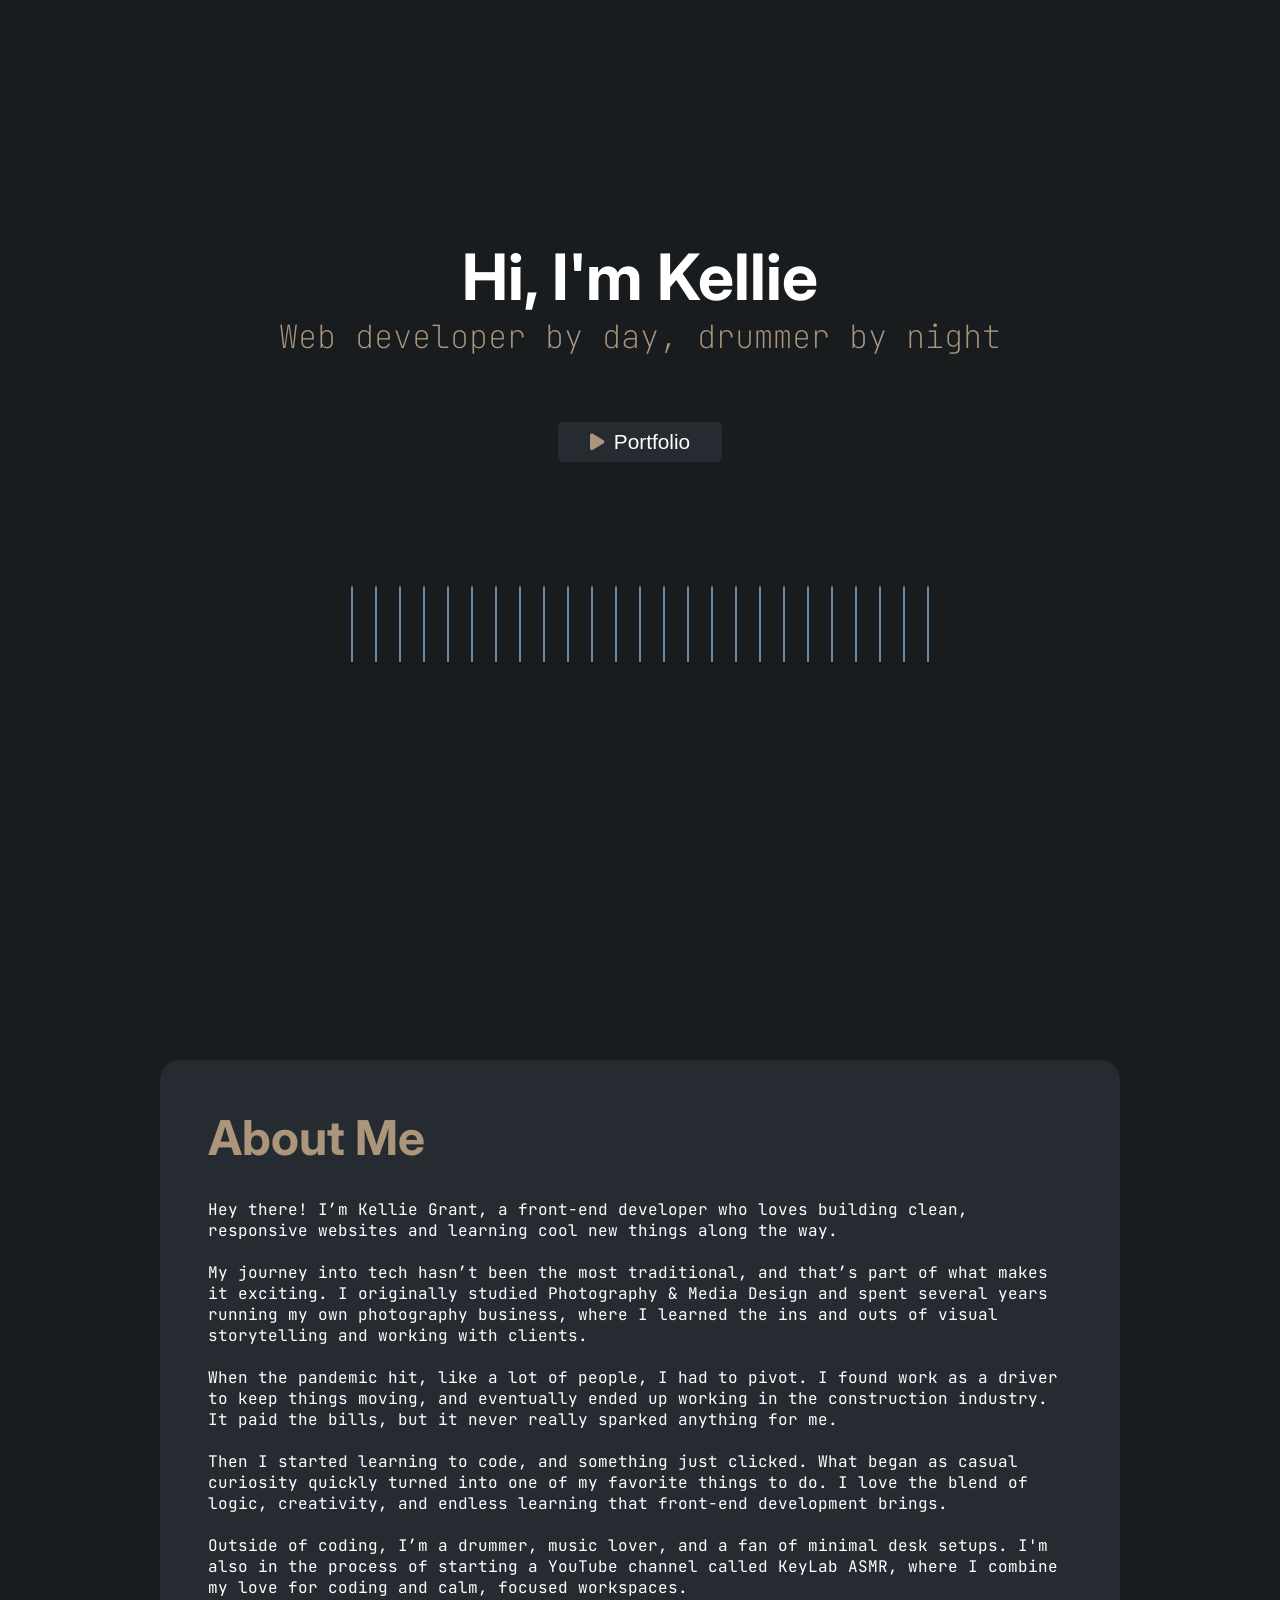
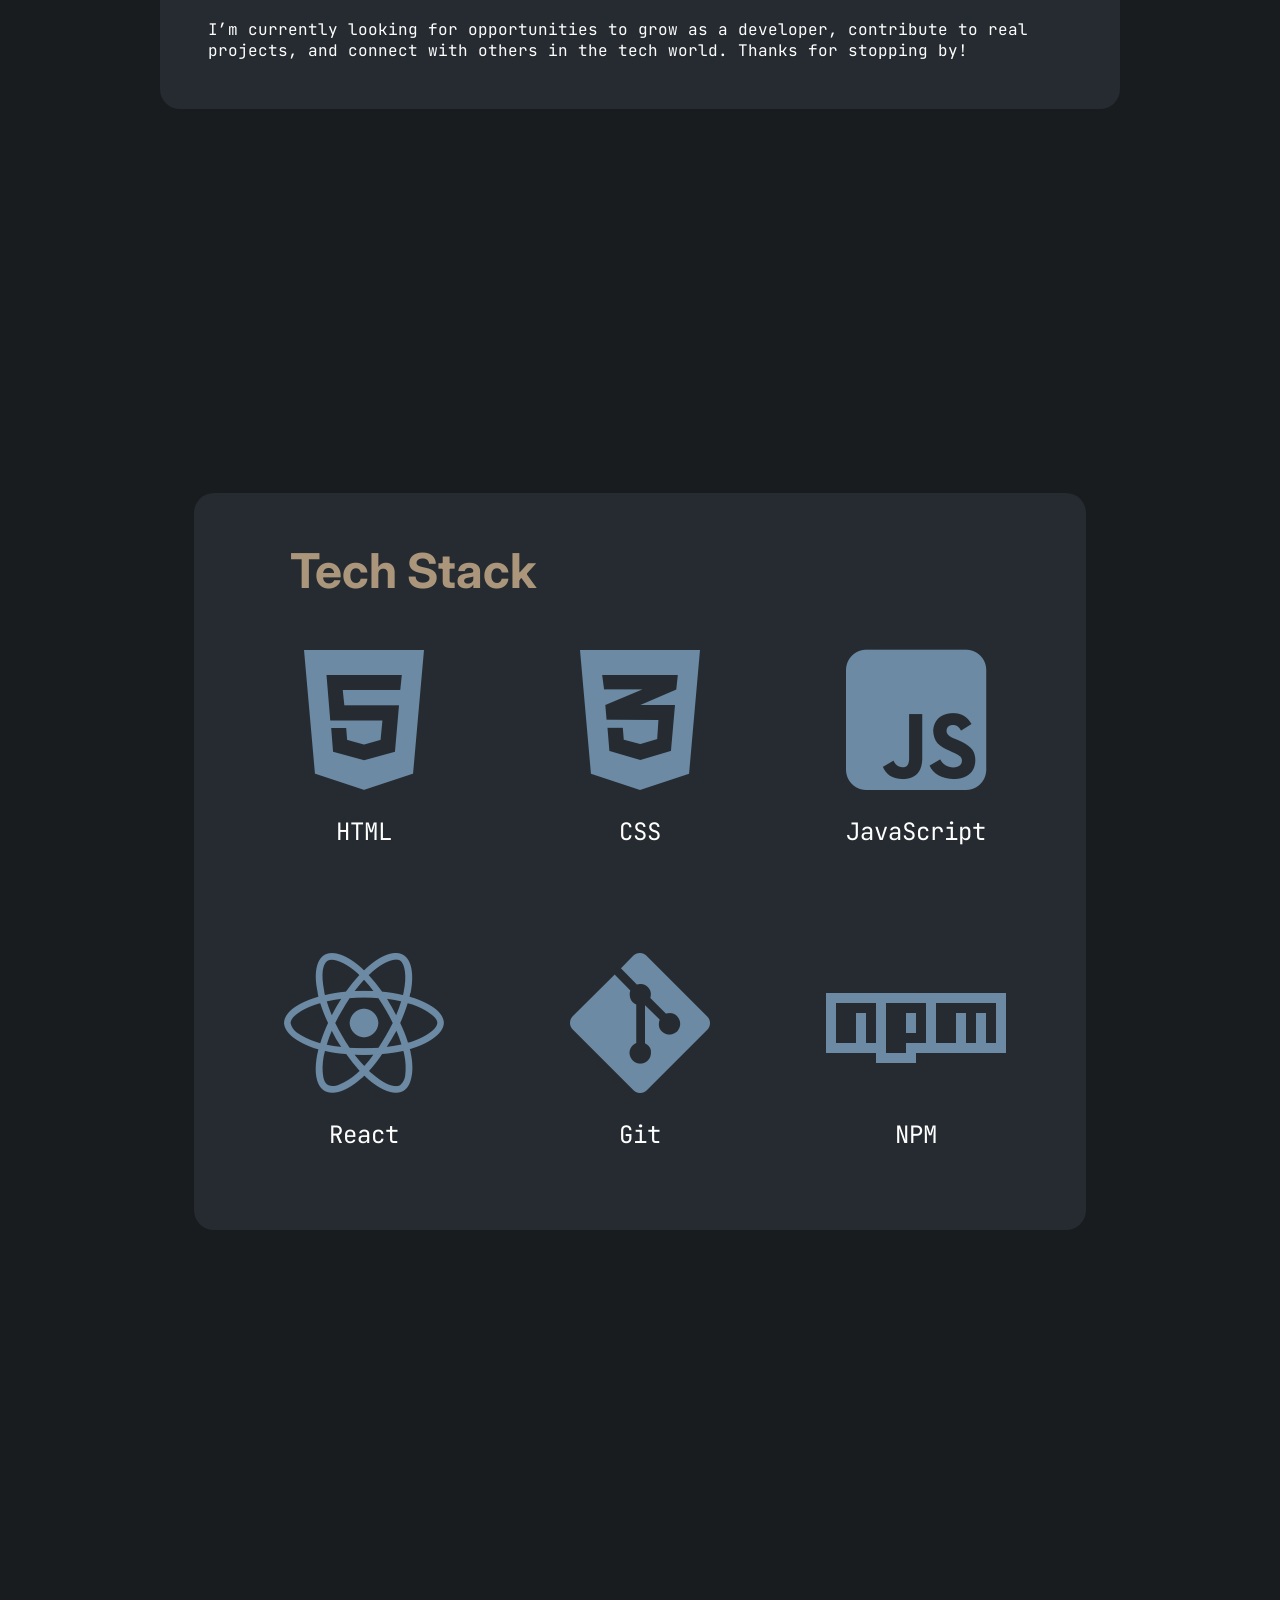
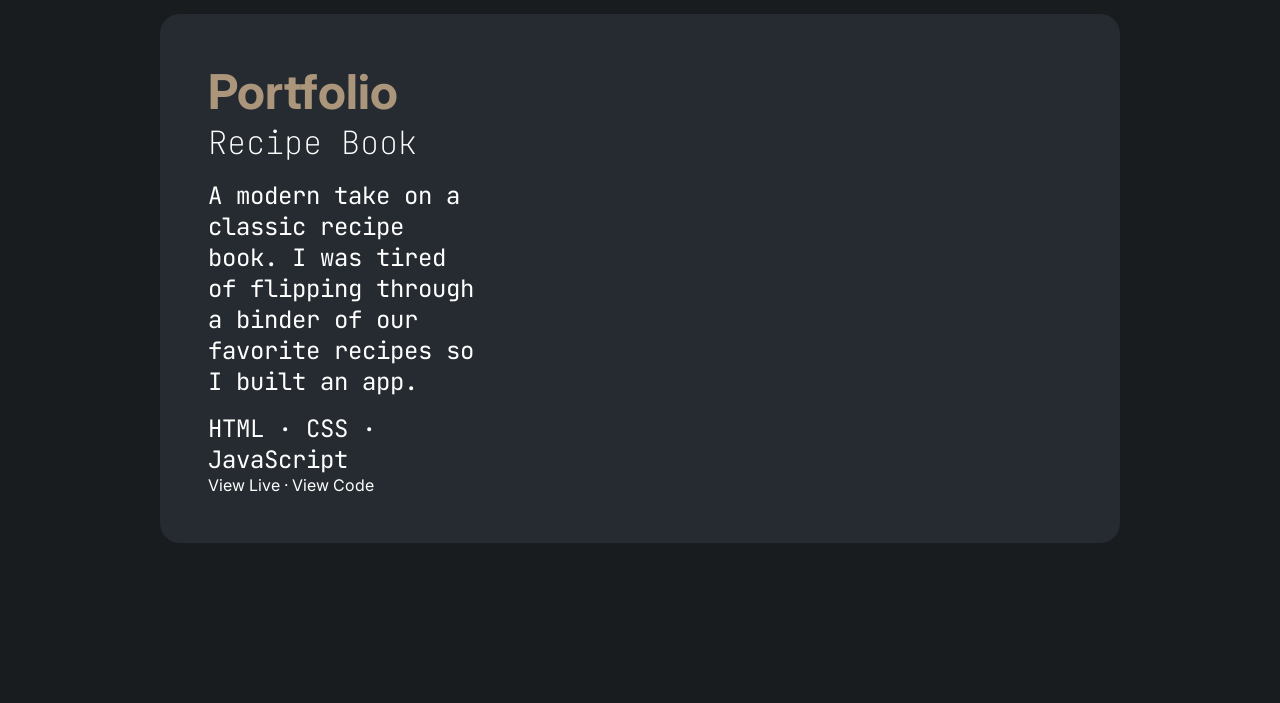
==== index.html @ 4cb0d570 "changed button in header to link to portfolio" ====
<!doctype html>
<html lang="en">
  <head>
    <meta charset="UTF-8" />
    <meta name="viewport" content="width=device-width, initial-scale=1.0" />
    <meta name="description" content="Kellie Grant's Personal Portfolio" />
    <meta http-equiv="X-UA-Compatible" content="IE=edge" />
    <title>Kellie's Portfolio</title>

    <link rel="stylesheet" href="styles.css" />
    <link
      rel="stylesheet"
      href="https://cdnjs.cloudflare.com/ajax/libs/font-awesome/6.4.0/css/all.min.css"
    />
  </head>
    <header id="nav-bar" class="hidden">
      <nav>
        <div class="hamburger" id="hamburger">
          <span></span>
          <span></span>
          <span></span>
        </div>
        <ul id="nav-links">
          <li><a href="#welcome-section">Home</a></li>
          <li><a href="#about-me">About Me</a></li>
          <li><a href="#tech-stack">Tech Stack</a></li>
          <li><a href="#portfolio">Portfolio</a></li>
        </ul>
      </nav>
    </header>

    <main id="welcome-section">
      <h1>Hi, I'm Kellie</h1>
      <h3>Web developer by day, drummer by night</h3>
      <button
        class="portfolio-btn"
        onclick="document.getElementById('portfolio').scrollIntoView({behavior: 'smooth'})"
      >
        <i class="fa-solid fa-play"></i>Portfolio
      </button>
      <div class="eq-wrapper">
        <div class="eq-bar" data-index="0"></div>
        <div class="eq-bar" data-index="1"></div>
        <div class="eq-bar" data-index="2"></div>
        <div class="eq-bar" data-index="3"></div>
        <div class="eq-bar" data-index="4"></div>
        <div class="eq-bar" data-index="5"></div>
        <div class="eq-bar" data-index="6"></div>
        <div class="eq-bar" data-index="7"></div>
        <div class="eq-bar" data-index="8"></div>
        <div class="eq-bar" data-index="9"></div>
        <div class="eq-bar" data-index="10"></div>
        <div class="eq-bar" data-index="11"></div>
        <div class="eq-bar" data-index="12"></div>
        <div class="eq-bar" data-index="13"></div>
        <div class="eq-bar" data-index="14"></div>
        <div class="eq-bar" data-index="15"></div>
        <div class="eq-bar" data-index="16"></div>
        <div class="eq-bar" data-index="17"></div>
        <div class="eq-bar" data-index="18"></div>
        <div class="eq-bar" data-index="19"></div>
        <div class="eq-bar" data-index="20"></div>
        <div class="eq-bar" data-index="21"></div>
        <div class="eq-bar" data-index="22"></div>
        <div class="eq-bar" data-index="23"></div>
        <div class="eq-bar" data-index="24"></div>
</div>
</main>

      <div class="about-me" id="about-me">
         <div class="container">
            <h2>About Me</h2>
            <p>
               Hey there! I’m Kellie Grant, a front-end developer who loves
               building clean, responsive websites and learning cool new things
               along the way. <br /><br />
               My journey into tech hasn’t been the most traditional, and that’s
               part of what makes it exciting. I originally studied Photography
               & Media Design and spent several years running my own photography
               business, where I learned the ins and outs of visual storytelling
               and working with clients.<br /><br />
               When the pandemic hit, like a lot of people, I had to pivot. I
               found work as a driver to keep things moving, and eventually
               ended up working in the construction industry. It paid the bills,
               but it never really sparked anything for me.<br /><br />
               Then I started learning to code, and something just clicked. What
               began as casual curiosity quickly turned into one of my favorite
               things to do. I love the blend of logic, creativity, and endless
               learning that front-end development brings.<br /><br />
               Outside of coding, I’m a drummer, music lover, and a fan of
               minimal desk setups. I'm also in the process of starting a
               YouTube channel called KeyLab ASMR, where I combine my love for
               coding and calm, focused workspaces.<br /><br />
               I’m currently looking for opportunities to grow as a developer,
               contribute to real projects, and connect with others in the tech
               world. Thanks for stopping by!
            </p>
         </div>
      </div>


    <div id="tech-stack" class="tech-stack">
      <div class="container">
        <h2>Tech Stack</h2>

        <div class="card-grid">
          <div class="card">
            <i class="fa-brands fa-html5"></i>
            <p>HTML</p>
          </div>

          <div class="card">
            <i class="fa-brands fa-css3-alt"></i>
            <p>CSS</p>
          </div>

          <div class="card">
            <i class="fa-brands fa-square-js"></i>
            <p>JavaScript</p>
          </div>

          <div class="card">
            <i class="fa-brands fa-react"></i>
            <p>React</p>
          </div>

          <div class="card">
            <i class="fa-brands fa-git-alt"></i>
            <p>Git</p>
          </div>

          <div class="card">
            <i class="fa-brands fa-npm"></i>
            <p>NPM</p>
          </div>
        </div>
      </div>
    </div>

    <div id="portfolio" class="portfolio">
      <div class="container">
        <h2>Portfolio</h2>

        <div class="card-grid">
          <div class="card project-card">
            <h3>Recipe Book</h3>
            <p>
              A modern take on a classic recipe book.  I was tired of flipping through a binder of our favorite recipes so I built an app.
            </p>
            <p class="project-tech">HTML &middot; CSS &middot; JavaScript</p>
            <div class="project-links">
              <a
                href="https://recipebook-frontend-3so5.onrender.com/"
                class="portfolio-btn"
              >
                View Live
              </a>
              &middot;
              <a
                href="https://github.com/KellieGrant/RecipeBook.git"
                class="portfolio-btn"
              >
                View Code
              </a>
            </div>
          </div>
        </div>
      </div>
    </div>
  </main>

    <script src="script.js"></script>
  </body>
</html>
---- styles.css ----
@import url('https://fonts.googleapis.com/css2?family=Inter:ital,opsz,wght@0,14..32,100..900;1,14..32,100..900&display=swap');
@import url('https://fonts.googleapis.com/css2?family=JetBrains+Mono:ital,wght@0,100..800;1,100..800&display=swap');

* {
   box-sizing: border-box;
   margin: 0;
   padding: 0;
   scroll-behavior: smooth;
   scrollbar-width: none;

   --bg: #191c1f;
   --secondary: #252b31;
   --hover: #384049;
   --text: #ffffff;
   --accent: #ab967c;
   --highlight: #6c8aa3;
}

body {
   background-color: var(--bg);
   color: var(--text);
   font-family: 'Inter', sans-serif;
   display: flex;
   flex-direction: column;
   justify-content: center;
   align-items: center;
}

h1 {
   font-size: 4rem;
}

h2 {
   font-size: 3rem;
   color: var(--accent);
}

h3 {
   font-family: 'JetBrains Mono', monospace;
   font-weight: 100;
   font-size: 2rem;
}

p {
   font-family: 'JetBrains Mono', monospace;
   color: var(--text);
}

button {
   background-color: var(--secondary);
   color: var(--text);
   border: none;
   border-radius: 5px;
   font-size: 1.3rem;
   text-align: center;
   justify-content: center;
   padding: 0.5rem 2rem 0.5rem 2rem;
}

header {
   position: fixed;
   top: 0;
   left: 0;
   width: 100%;
   background-color: var(--bg);
   box-shadow: 0 2px 5px rgba(0, 0, 0, 0.1);
   padding: 1rem;
   transition: transform 0.7s ease, opacity 0.7s ease;
   z-index: 1000;
}

header.hidden {
   transform: translateY(-100%);
   opacity: 0;
}

header.visible {
   transform: translateY(0);
}

.hamburger {
   display: none;
   flex-direction: column;
   justify-content: space-between;
   width: 2rem;
   height: 1.5rem;
   cursor: pointer;
}

.hamburger span {
   display: block;
   height: 3px;
   width: 100%;
   background-color: var(--accent);
   border-radius: 3px;
   transition: all 0.3s ease;
}

.hamburger.open span:nth-child(1) {
   transform: rotate(45deg) translate(5px, 5px);
}

.hamburger.open span:nth-child(2) {
   opacity: 0;
}

.hamburger.open span:nth-child(3) {
   transform: rotate(-45deg) translate(5px, -5px);
}

nav ul {
   list-style: none;
   display: flex;
   gap: 1rem;
   justify-content: center;
}

nav a {
   text-decoration: none;
   color: var(--accent);
   padding: 1rem;
   border-radius: 5px;
}

nav a:hover {
   color: var(--highlight);
   background-color: var(--hover);
}

main {
   display: flex;
   flex-direction: column;
   justify-content: center;
   align-items: center;
   text-align: center;
   height: 100vh;
   width: 100%;
   max-width: 100vw;
   overflow-x: hidden;
   padding: 1rem;
}

main h3 {
   padding-bottom: 4rem;
   color: var(--accent);
}

button i {
   padding-right: 10px;
   font-size: 1.2rem;
   color: var(--accent);
}

button:hover {
   background-color: var(--hover);
   cursor: pointer;
}

button:hover i {
   color: var(--highlight);
}

.eq-wrapper {
   display: flex;
   align-items: flex-end;
   justify-content: flex-start;
   height: 200px;
   gap: 20px;
   overflow: hidden;
   padding-top: 3rem;
}

.eq-bar {
   background-color: var(--highlight);
   height: 50%;
   width: 4px;
   border-top-left-radius: 2px;
   border-top-right-radius: 2px;
   transform: scaleX(0.5);
   transition: height 0.7s ease;
}

.about-me {
   display: flex;
   justify-content: center;
   align-items: center;
}

.about-me h2 {
   padding-bottom: 2rem;
}

.container {
   background-color: var(--secondary);
   border-radius: 20px;
   margin: 10rem;
   padding: 3rem;
   max-width: 1440px;
}

.tech-stack {
   display: flex;
   justify-content: center;
   align-items: center;
   padding: 4rem 2rem;
}

.tech-stack .container {
   width: 100%;
   max-width: 1440px;
}

.tech-stack h2 {
   margin-bottom: 0.5rem;
   padding-left: 3rem;
   color: var(--accent);
}

.card-grid {
   display: grid;
   grid-template-columns: repeat(3, 1fr);
   gap: 2rem;
}

.tech-stack .card {
   display: flex;
   flex-direction: column;
   justify-content: center;
   align-items: center;
   text-align: center;
   border-radius: 20px;
   padding: 2rem;
}

.card a {
   text-decoration: none;
   color: var(--text);
}

.card i {
   font-size: 10rem;
   color: var(--highlight);
}
.card p {
   font-size: 1.5rem;
   padding-top: 1rem;
   color: var(--text);
}

@media screen and (max-width: 480px) {
   h1 {
      font-size: 3rem;
   }

   h3 {
      font-size: 1.5rem;
      padding: 1rem 0 1rem;
   }

   nav ul {
      display: none;
      flex-direction: column;
      gap: 1rem;
      background-color: var(--secondary);
      position: absolute;
      top: 100%;
      right: 0;
      width: 200px;
      padding: 1rem;
      border-radius: 0 0 10px 10px;
   }

   nav ul.active {
      display: flex;
   }

   .hamburger {
      display: flex;
   }

   button {
      font-size: 1.2rem;
      padding: 0.5rem 1.5rem;
   }

   button i {
      font-size: 1rem;
      padding-right: 0.5rem;
   }

   .eq-wrapper {
      display: none;
   }

   .container {
      margin: 2rem auto;
      padding: 2rem 1rem;
      width: 90%;
   }

   .card-grid {
      grid-template-columns: 1fr;
   }

   .tech-stack h2 {
      padding-left: 1rem;
      text-align: center;
   }

   .tech-stack .card {
      padding: 0.5rem;
   }

   .tech-stack i {
      font-size: 6rem;
   }
}

/* Styles for tablets in landscape and small laptops */
@media screen and (min-width: 769px) and (max-width: 1024px) {
   .eq-wrapper {
      display: none;
   }
}
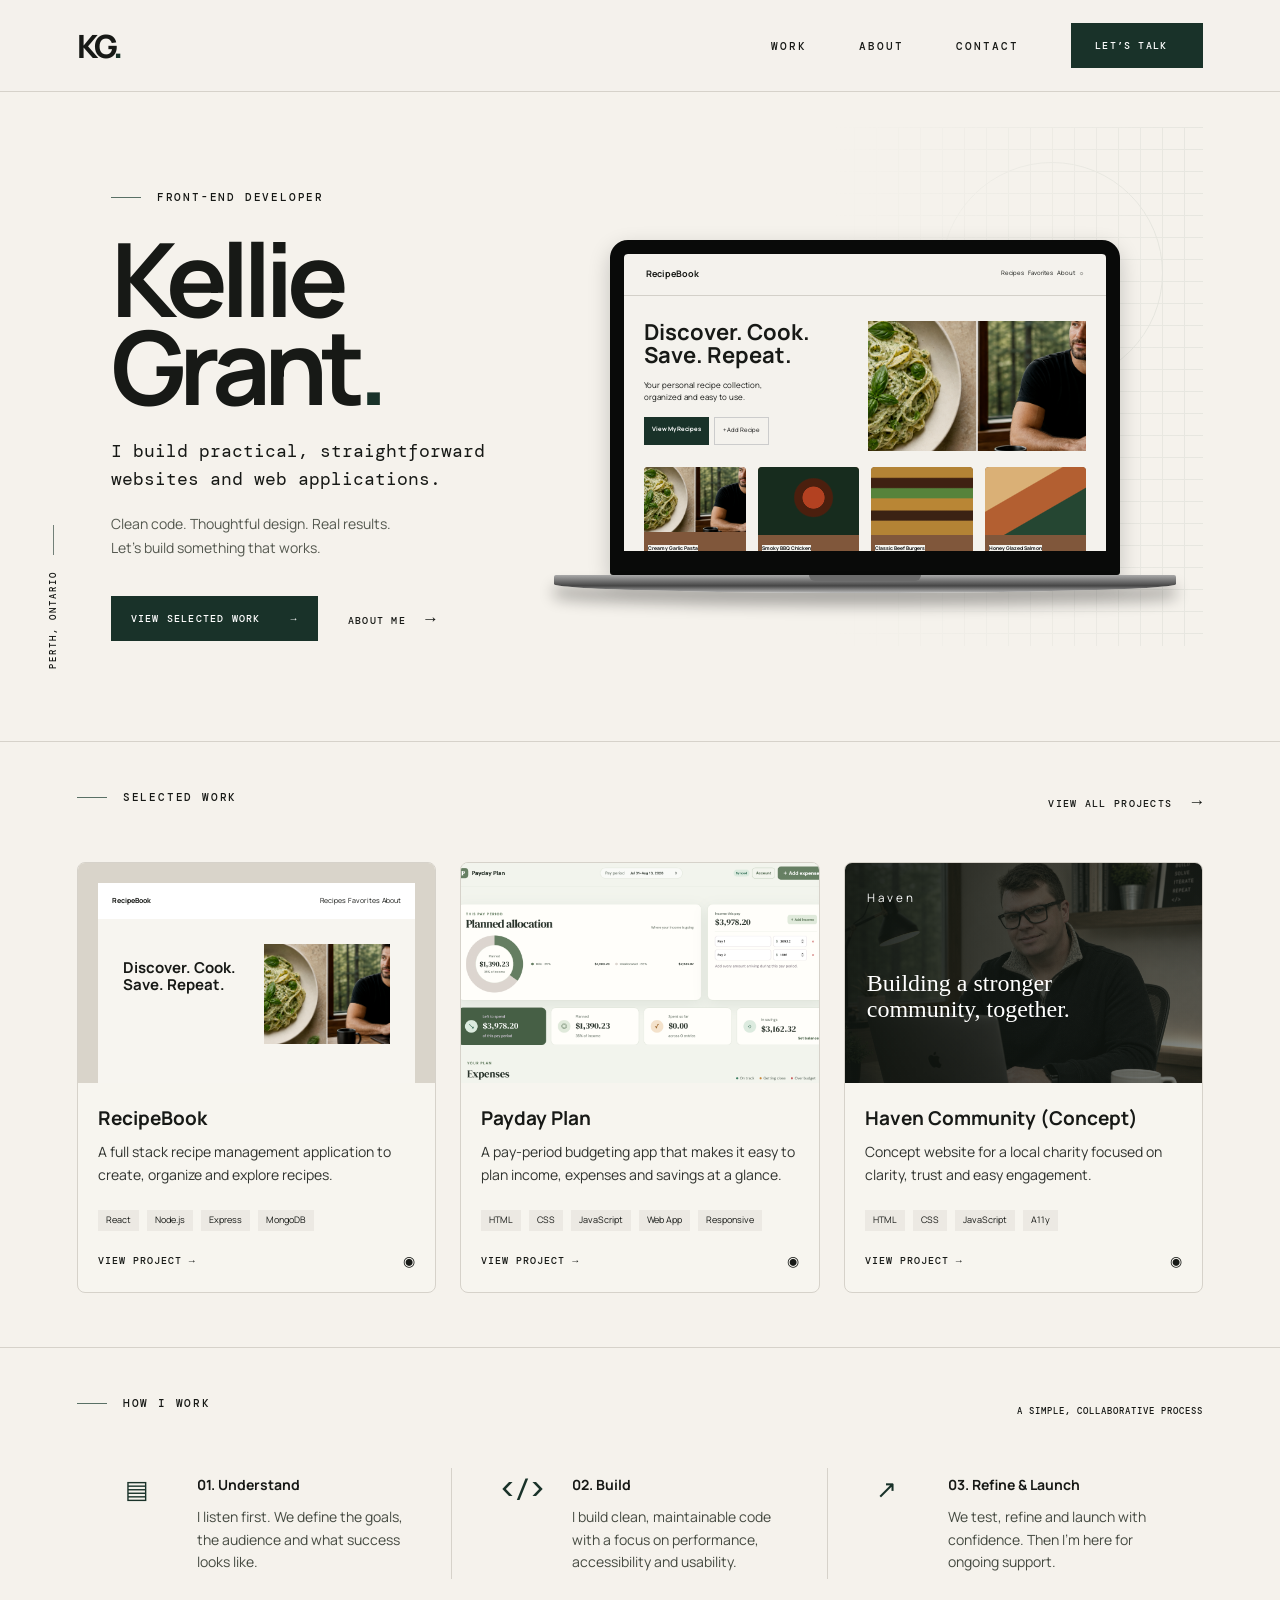
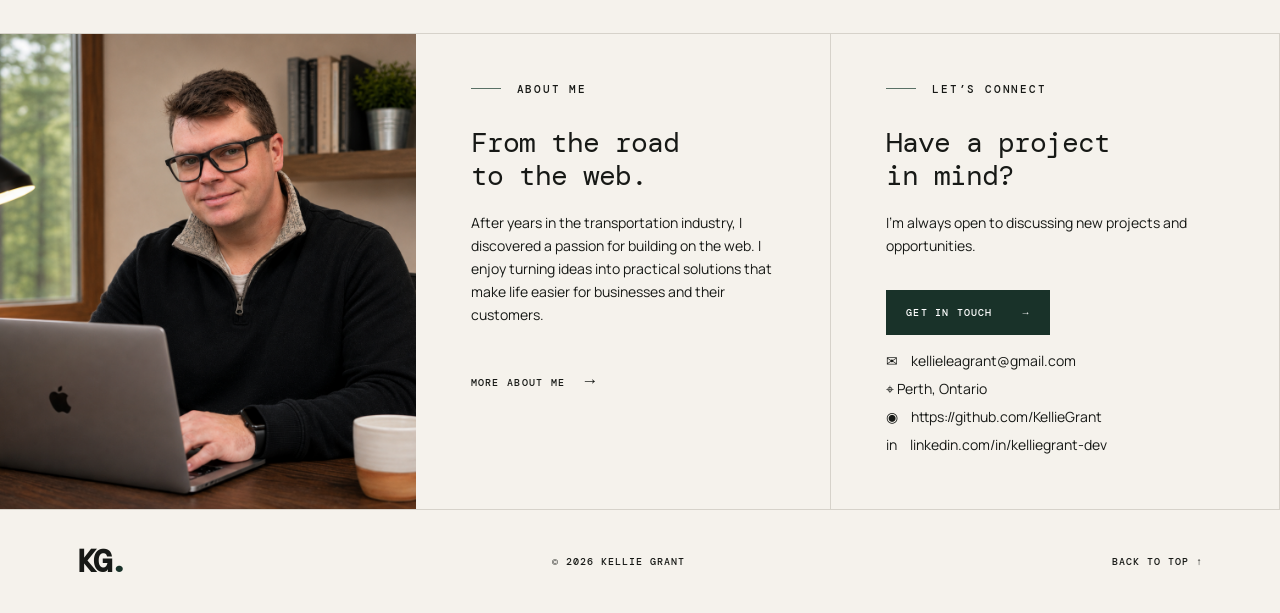
==== commit 65b449d9: "Update portfolio and add Payday project" ====
--- a/index.html
+++ b/index.html
@@ -1,174 +1,291 @@
 <!doctype html>
 <html lang="en">
-  <head>
-    <meta charset="UTF-8" />
-    <meta name="viewport" content="width=device-width, initial-scale=1.0" />
-    <meta name="description" content="Kellie Grant's Personal Portfolio" />
-    <meta http-equiv="X-UA-Compatible" content="IE=edge" />
-    <title>Kellie's Portfolio</title>
-
-    <link rel="stylesheet" href="styles.css" />
-    <link
-      rel="stylesheet"
-      href="https://cdnjs.cloudflare.com/ajax/libs/font-awesome/6.4.0/css/all.min.css"
-    />
-  </head>
-    <header id="nav-bar" class="hidden">
-      <nav>
-        <div class="hamburger" id="hamburger">
-          <span></span>
-          <span></span>
-          <span></span>
-        </div>
-        <ul id="nav-links">
-          <li><a href="#welcome-section">Home</a></li>
-          <li><a href="#about-me">About Me</a></li>
-          <li><a href="#tech-stack">Tech Stack</a></li>
-          <li><a href="#portfolio">Portfolio</a></li>
-        </ul>
-      </nav>
-    </header>
-
-    <main id="welcome-section">
-      <h1>Hi, I'm Kellie</h1>
-      <h3>Web developer by day, drummer by night</h3>
-      <button
-        class="portfolio-btn"
-        onclick="document.getElementById('portfolio').scrollIntoView({behavior: 'smooth'})"
-      >
-        <i class="fa-solid fa-play"></i>Portfolio
-      </button>
-      <div class="eq-wrapper">
-        <div class="eq-bar" data-index="0"></div>
-        <div class="eq-bar" data-index="1"></div>
-        <div class="eq-bar" data-index="2"></div>
-        <div class="eq-bar" data-index="3"></div>
-        <div class="eq-bar" data-index="4"></div>
-        <div class="eq-bar" data-index="5"></div>
-        <div class="eq-bar" data-index="6"></div>
-        <div class="eq-bar" data-index="7"></div>
-        <div class="eq-bar" data-index="8"></div>
-        <div class="eq-bar" data-index="9"></div>
-        <div class="eq-bar" data-index="10"></div>
-        <div class="eq-bar" data-index="11"></div>
-        <div class="eq-bar" data-index="12"></div>
-        <div class="eq-bar" data-index="13"></div>
-        <div class="eq-bar" data-index="14"></div>
-        <div class="eq-bar" data-index="15"></div>
-        <div class="eq-bar" data-index="16"></div>
-        <div class="eq-bar" data-index="17"></div>
-        <div class="eq-bar" data-index="18"></div>
-        <div class="eq-bar" data-index="19"></div>
-        <div class="eq-bar" data-index="20"></div>
-        <div class="eq-bar" data-index="21"></div>
-        <div class="eq-bar" data-index="22"></div>
-        <div class="eq-bar" data-index="23"></div>
-        <div class="eq-bar" data-index="24"></div>
-</div>
-</main>
-
-      <div class="about-me" id="about-me">
-         <div class="container">
-            <h2>About Me</h2>
-            <p>
-               Hey there! I’m Kellie Grant, a front-end developer who loves
-               building clean, responsive websites and learning cool new things
-               along the way. <br /><br />
-               My journey into tech hasn’t been the most traditional, and that’s
-               part of what makes it exciting. I originally studied Photography
-               & Media Design and spent several years running my own photography
-               business, where I learned the ins and outs of visual storytelling
-               and working with clients.<br /><br />
-               When the pandemic hit, like a lot of people, I had to pivot. I
-               found work as a driver to keep things moving, and eventually
-               ended up working in the construction industry. It paid the bills,
-               but it never really sparked anything for me.<br /><br />
-               Then I started learning to code, and something just clicked. What
-               began as casual curiosity quickly turned into one of my favorite
-               things to do. I love the blend of logic, creativity, and endless
-               learning that front-end development brings.<br /><br />
-               Outside of coding, I’m a drummer, music lover, and a fan of
-               minimal desk setups. I'm also in the process of starting a
-               YouTube channel called KeyLab ASMR, where I combine my love for
-               coding and calm, focused workspaces.<br /><br />
-               I’m currently looking for opportunities to grow as a developer,
-               contribute to real projects, and connect with others in the tech
-               world. Thanks for stopping by!
-            </p>
-         </div>
-      </div>
-
-
-    <div id="tech-stack" class="tech-stack">
-      <div class="container">
-        <h2>Tech Stack</h2>
-
-        <div class="card-grid">
-          <div class="card">
-            <i class="fa-brands fa-html5"></i>
-            <p>HTML</p>
-          </div>
-
-          <div class="card">
-            <i class="fa-brands fa-css3-alt"></i>
-            <p>CSS</p>
-          </div>
-
-          <div class="card">
-            <i class="fa-brands fa-square-js"></i>
-            <p>JavaScript</p>
-          </div>
-
-          <div class="card">
-            <i class="fa-brands fa-react"></i>
-            <p>React</p>
-          </div>
-
-          <div class="card">
-            <i class="fa-brands fa-git-alt"></i>
-            <p>Git</p>
-          </div>
-
-          <div class="card">
-            <i class="fa-brands fa-npm"></i>
-            <p>NPM</p>
-          </div>
-        </div>
-      </div>
-    </div>
-
-    <div id="portfolio" class="portfolio">
-      <div class="container">
-        <h2>Portfolio</h2>
-
-        <div class="card-grid">
-          <div class="card project-card">
-            <h3>Recipe Book</h3>
-            <p>
-              A modern take on a classic recipe book.  I was tired of flipping through a binder of our favorite recipes so I built an app.
-            </p>
-            <p class="project-tech">HTML &middot; CSS &middot; JavaScript</p>
-            <div class="project-links">
-              <a
-                href="https://recipebook-frontend-3so5.onrender.com/"
-                class="portfolio-btn"
-              >
-                View Live
-              </a>
-              &middot;
-              <a
-                href="https://github.com/KellieGrant/RecipeBook.git"
-                class="portfolio-btn"
-              >
-                View Code
-              </a>
-            </div>
-          </div>
-        </div>
-      </div>
-    </div>
-  </main>
-
-    <script src="script.js"></script>
-  </body>
+   <head>
+      <meta charset="UTF-8" />
+      <meta name="viewport" content="width=device-width, initial-scale=1.0" />
+      <meta
+         name="description"
+         content="Kellie Grant — front-end developer building practical, thoughtful web experiences."
+      />
+      <title>Kellie Grant — Front-End Developer</title>
+      <link rel="preconnect" href="https://fonts.googleapis.com" />
+      <link rel="preconnect" href="https://fonts.gstatic.com" crossorigin />
+      <link
+         href="https://fonts.googleapis.com/css2?family=DM+Mono:wght@400;500&family=Manrope:wght@400;500;600;700;800&display=swap"
+         rel="stylesheet"
+      />
+      <link rel="stylesheet" href="styles.css" />
+   </head>
+   <body>
+      <header class="site-header">
+         <a class="wordmark" href="#top" aria-label="Kellie Grant home"
+            >KG<span>.</span></a
+         >
+         <button
+            class="menu-toggle"
+            aria-label="Toggle navigation"
+            aria-expanded="false"
+         >
+            <span></span><span></span>
+         </button>
+         <nav class="nav-links" aria-label="Main navigation">
+            <a href="#work">Work</a><a href="#about">About</a
+            ><a href="#contact">Contact</a>
+            <a class="button button-small" href="mailto:hello@kelliegrant.ca"
+               >Let’s talk</a
+            >
+         </nav>
+      </header>
+
+      <main id="top">
+         <section class="hero section-shell">
+            <p class="location">Perth, Ontario</p>
+            <div class="hero-copy">
+               <p class="eyebrow">Front-end developer</p>
+               <h1>Kellie<br />Grant<span>.</span></h1>
+               <p class="hero-lede">
+                  I build practical, straightforward<br />websites and web
+                  applications.
+               </p>
+               <p class="hero-support">
+                  Clean code. Thoughtful design. Real results.<br />Let’s build
+                  something that works.
+               </p>
+               <div class="hero-actions">
+                  <a class="button" href="#work"
+                     >View selected work <span>→</span></a
+                  >
+                  <a class="text-link" href="#about">About me <span>→</span></a>
+               </div>
+            </div>
+
+            <div
+               class="hero-visual"
+               aria-label="RecipeBook application shown on a laptop"
+            >
+               <div class="blueprint"></div>
+               <div class="laptop">
+                  <div class="laptop-screen">
+                     <div class="app-bar">
+                        <b>RecipeBook</b
+                        ><span
+                           >Recipes&nbsp;&nbsp;&nbsp;
+                           Favorites&nbsp;&nbsp;&nbsp; About&nbsp;&nbsp;&nbsp;
+                           ☼</span
+                        >
+                     </div>
+                     <div class="app-main">
+                        <div class="app-intro">
+                           <h2>Discover. Cook.<br />Save. Repeat.</h2>
+                           <p>
+                              Your personal recipe collection,<br />organized
+                              and easy to use.
+                           </p>
+                           <div><b>View My Recipes</b><i>+ Add Recipe</i></div>
+                        </div>
+                        <img
+                           src="assets/images/pasta.png"
+                           alt="Creamy basil pasta"
+                        />
+                     </div>
+                     <div class="recipe-row">
+                        <div>
+                           <img src="assets/images/pasta.png" alt="" /><b
+                              >Creamy Garlic Pasta</b
+                           >
+                        </div>
+                        <div class="food-tile chicken">
+                           <b>Smoky BBQ Chicken</b>
+                        </div>
+                        <div class="food-tile burger">
+                           <b>Classic Beef Burgers</b>
+                        </div>
+                        <div class="food-tile salmon">
+                           <b>Honey Glazed Salmon</b>
+                        </div>
+                     </div>
+                  </div>
+                  <div class="laptop-base"><span></span></div>
+               </div>
+            </div>
+         </section>
+
+         <section class="work-section section-shell" id="work">
+            <div class="section-heading">
+               <p class="eyebrow">Selected work</p>
+               <a class="text-link" href="#project-grid"
+                  >View all projects <span>→</span></a
+               >
+            </div>
+            <div class="project-grid" id="project-grid">
+               <article class="project-card">
+                  <div class="project-image recipe-preview">
+                     <div class="mini-browser">
+                        <b>RecipeBook</b
+                        ><span>Recipes&nbsp; Favorites&nbsp; About</span>
+                     </div>
+                     <div class="mini-recipe">
+                        <h3>Discover. Cook.<br />Save. Repeat.</h3>
+                        <img
+                           src="assets/images/pasta.png"
+                           alt="RecipeBook pasta recipe"
+                        />
+                     </div>
+                  </div>
+                  <div class="project-body">
+                     <h3>RecipeBook</h3>
+                     <p>
+                        A full stack recipe management application to create,
+                        organize and explore recipes.
+                     </p>
+                     <div class="tags">
+                        <span>React</span><span>Node.js</span
+                        ><span>Express</span><span>MongoDB</span>
+                     </div>
+                     <div class="card-links">
+                        <a href="#contact">View project →</a><span>◉</span>
+                     </div>
+                  </div>
+               </article>
+               <article class="project-card">
+                  <div class="project-image payday-preview">
+                     <img
+                        src="assets/images/Payday.png"
+                        alt="Payday Plan budgeting app dashboard"
+                     />
+                  </div>
+                  <div class="project-body">
+                     <h3>Payday Plan</h3>
+                     <p>
+                        A pay-period budgeting app that makes it easy to plan
+                        income, expenses and savings at a glance.
+                     </p>
+                     <div class="tags">
+                        <span>HTML</span><span>CSS</span><span>JavaScript</span
+                        ><span>Web App</span><span>Responsive</span>
+                     </div>
+                     <div class="card-links">
+                        <a
+                           href="https://payday-plan-budget.kgrant325i.chatgpt.site"
+                           target="_blank"
+                           rel="noopener noreferrer"
+                           >View project →</a
+                        ><span>◉</span>
+                     </div>
+                  </div>
+               </article>
+               <article class="project-card">
+                  <div class="project-image haven-preview">
+                     <div class="project-overlay">
+                        <small>Haven</small>
+                        <h3>Building a stronger<br />community, together.</h3>
+                     </div>
+                  </div>
+                  <div class="project-body">
+                     <h3>Haven Community (Concept)</h3>
+                     <p>
+                        Concept website for a local charity focused on clarity,
+                        trust and easy engagement.
+                     </p>
+                     <div class="tags">
+                        <span>HTML</span><span>CSS</span><span>JavaScript</span
+                        ><span>A11y</span>
+                     </div>
+                     <div class="card-links">
+                        <a href="#contact">View project →</a><span>◉</span>
+                     </div>
+                  </div>
+               </article>
+            </div>
+         </section>
+
+         <section class="process section-shell">
+            <div class="section-heading">
+               <p class="eyebrow">How I work</p>
+               <p class="micro">A simple, collaborative process</p>
+            </div>
+            <div class="process-grid">
+               <article>
+                  <span class="process-icon">▤</span>
+                  <div>
+                     <h3>01. Understand</h3>
+                     <p>
+                        I listen first. We define the goals, the audience and
+                        what success looks like.
+                     </p>
+                  </div>
+               </article>
+               <article>
+                  <span class="process-icon">&lt;/&gt;</span>
+                  <div>
+                     <h3>02. Build</h3>
+                     <p>
+                        I build clean, maintainable code with a focus on
+                        performance, accessibility and usability.
+                     </p>
+                  </div>
+               </article>
+               <article>
+                  <span class="process-icon">↗</span>
+                  <div>
+                     <h3>03. Refine &amp; Launch</h3>
+                     <p>
+                        We test, refine and launch with confidence. Then I’m
+                        here for ongoing support.
+                     </p>
+                  </div>
+               </article>
+            </div>
+         </section>
+
+         <section class="about-contact" id="about">
+            <div class="portrait">
+               <img
+                  src="assets/images/kellie-portrait.png"
+                  alt="Kellie Grant working at a laptop"
+               />
+            </div>
+            <div class="about-panel">
+               <p class="eyebrow">About me</p>
+               <h2>From the road<br />to the web.</h2>
+               <p>
+                  After years in the transportation industry, I discovered a
+                  passion for building on the web. I enjoy turning ideas into
+                  practical solutions that make life easier for businesses and
+                  their customers.
+               </p>
+               <a class="text-link" href="mailto:hello@kelliegrant.ca"
+                  >More about me <span>→</span></a
+               >
+            </div>
+            <div class="contact-panel" id="contact">
+               <p class="eyebrow">Let’s connect</p>
+               <h2>Have a project<br />in mind?</h2>
+               <p>
+                  I’m always open to discussing new projects and opportunities.
+               </p>
+               <a class="button" href="mailto:kellieleagrant@gmail.com"
+                  >Get in touch <span>→</span></a
+               >
+               <ul>
+                  <li>
+                     ✉
+                     <a href="mailto:kellieleagrant@gmail.com"
+                        >kellieleagrant@gmail.com</a
+                     >
+                  </li>
+                  <li>⌖ Perth, Ontario</li>
+                  <li>◉ <a href="#">https://github.com/KellieGrant</a></li>
+                  <li>in <a href="#">linkedin.com/in/kelliegrant-dev</a></li>
+               </ul>
+            </div>
+         </section>
+      </main>
+      <footer>
+         <a class="wordmark" href="#top">KG<span>.</span></a>
+         <p>© <span id="year"></span> Kellie Grant</p>
+         <a href="#top">Back to top ↑</a>
+      </footer>
+      <script src="script.js"></script>
+   </body>
 </html>
--- a/styles.css
+++ b/styles.css
@@ -1,324 +1,867 @@
-@import url('https://fonts.googleapis.com/css2?family=Inter:ital,opsz,wght@0,14..32,100..900;1,14..32,100..900&display=swap');
-@import url('https://fonts.googleapis.com/css2?family=JetBrains+Mono:ital,wght@0,100..800;1,100..800&display=swap');
-
+/* Design tokens */
+:root {
+   --color-canvas: #f5f2ec;
+   --color-surface: #faf8f3;
+   --color-ink: #171916;
+   --color-muted: #54584f;
+   --color-accent: #193229;
+   --color-accent-hover: #25493a;
+   --color-border: #d6d2ca;
+   --font-mono: 'DM Mono', monospace;
+   --font-sans: 'Manrope', sans-serif;
+   --page-gutter: max(6vw, 32px);
+}
+
+/* Base */
 * {
    box-sizing: border-box;
+}
+
+html {
+   scroll-behavior: smooth;
+}
+
+body {
+   margin: 0;
+   background: var(--color-canvas);
+   color: var(--color-ink);
+   font: 14px/1.65 var(--font-sans);
+   -webkit-font-smoothing: antialiased;
+}
+
+a {
+   color: inherit;
+   text-decoration: none;
+}
+
+img {
+   display: block;
+   max-width: 100%;
+}
+
+/* Shared components */
+.section-shell {
+   padding-inline: var(--page-gutter);
+}
+
+.wordmark {
+   font-size: 32px;
+   font-weight: 800;
+   letter-spacing: -3px;
+   line-height: 1;
+}
+
+.wordmark span,
+h1 span {
+   color: var(--color-accent);
+}
+
+.button {
+   display: inline-flex;
+   align-items: center;
+   justify-content: space-between;
+   gap: 30px;
+   padding: 16px 20px;
+   border: 0;
+   background: var(--color-accent);
+   color: #fff;
+   font: 500 10px var(--font-mono);
+   letter-spacing: 1.2px;
+   text-transform: uppercase;
+}
+
+.button:hover {
+   background: var(--color-accent-hover);
+}
+
+.button-small {
+   min-width: 132px;
+   padding: 16px 24px;
+}
+
+.text-link {
+   font: 500 10px var(--font-mono);
+   letter-spacing: 1.3px;
+   text-transform: uppercase;
+   white-space: nowrap;
+}
+
+.text-link span {
+   margin-left: 12px;
+   font-size: 17px;
+}
+
+.eyebrow {
+   display: flex;
+   align-items: center;
+   gap: 16px;
+   margin: 0 0 30px;
+   font: 500 11px var(--font-mono);
+   letter-spacing: 1.8px;
+   text-transform: uppercase;
+}
+
+.eyebrow::before {
+   width: 30px;
+   height: 1px;
+   background: #597065;
+   content: '';
+}
+
+.section-heading {
+   display: flex;
+   align-items: flex-start;
+   justify-content: space-between;
+   margin-bottom: 28px;
+}
+
+.micro {
+   font: 500 9px var(--font-mono);
+   letter-spacing: 1px;
+   text-transform: uppercase;
+}
+
+/* Header and navigation */
+.site-header {
+   position: relative;
+   z-index: 20;
+   display: flex;
+   align-items: center;
+   height: 92px;
+   padding-inline: var(--page-gutter);
+   border-bottom: 1px solid var(--color-border);
+   background: rgb(245 242 236 / 95%);
+}
+
+.nav-links {
+   display: flex;
+   align-items: center;
+   gap: 52px;
+   margin-left: auto;
+}
+
+.nav-links > a:not(.button) {
+   font: 500 11px var(--font-mono);
+   letter-spacing: 2px;
+   text-transform: uppercase;
+}
+
+.menu-toggle {
+   display: none;
+}
+
+/* Hero */
+.hero {
+   position: relative;
+   display: grid;
+   grid-template-columns: 40% 60%;
+   align-items: center;
+   min-height: 650px;
+   overflow: hidden;
+   border-bottom: 1px solid var(--color-border);
+}
+
+.hero-copy {
+   position: relative;
+   z-index: 2;
+   padding: 72px 0 74px 34px;
+}
+
+.hero h1 {
+   margin: 0 0 28px;
+   font-size: clamp(72px, 8vw, 124px);
+   letter-spacing: -7px;
+   line-height: 0.86;
+}
+
+.hero-lede {
+   margin: 0 0 18px;
+   font: 400 18px/1.55 var(--font-mono);
+}
+
+.hero-support {
+   margin-bottom: 36px;
+   color: var(--color-muted);
+   line-height: 1.7;
+}
+
+.hero-actions {
+   display: flex;
+   align-items: center;
+   gap: 30px;
+}
+
+.location {
+   position: absolute;
+   bottom: 72px;
+   left: 38px;
+   padding-bottom: 46px;
+   transform: rotate(180deg);
+   font: 500 9px var(--font-mono);
+   letter-spacing: 2px;
+   text-transform: uppercase;
+   writing-mode: vertical-rl;
+}
+
+.location::after {
+   position: absolute;
+   bottom: 0;
+   left: 5px;
+   width: 1px;
+   height: 30px;
+   background: #728078;
+   content: '';
+}
+
+.hero-visual {
+   position: relative;
+   display: flex;
+   align-items: center;
+   justify-content: center;
+   height: 100%;
+}
+
+.blueprint {
+   position: absolute;
+   top: 35px;
+   right: 0;
+   width: 55%;
+   height: 80%;
+   background-image:
+      linear-gradient(#ccd0c8 1px, transparent 1px),
+      linear-gradient(90deg, #ccd0c8 1px, transparent 1px);
+   background-size: 22px 22px;
+   opacity: 0.35;
+   mask-image: linear-gradient(to left, #000, transparent);
+}
+
+.blueprint::after {
+   position: absolute;
+   top: 35px;
+   right: 40px;
+   width: 220px;
+   height: 220px;
+   border: 1px solid #c2c8bf;
+   border-radius: 50%;
+   content: '';
+}
+
+/* Laptop mockup */
+.laptop {
+   position: relative;
+   z-index: 2;
+   width: min(92%, 700px);
+}
+
+.laptop-screen {
+   width: 82%;
+   margin: auto;
+   overflow: hidden;
+   border: 14px solid #090a09;
+   border-bottom-width: 24px;
+   border-radius: 18px 18px 3px 3px;
+   aspect-ratio: 1.52;
+   background: #f4f2ed;
+   box-shadow: 0 8px 22px rgb(0 0 0 / 20%);
+}
+
+.app-bar {
+   display: flex;
+   align-items: center;
+   justify-content: space-between;
+   height: 42px;
+   padding-inline: 22px;
+   border-bottom: 1px solid #d3d0c9;
+   font-size: 9px;
+}
+
+.app-bar span {
+   font-size: 6px;
+}
+
+.app-main {
+   display: grid;
+   grid-template-columns: 1fr 1.1fr;
+   gap: 25px;
+   padding: 25px 20px 16px;
+}
+
+.app-main h2 {
+   margin: 0 0 12px;
+   font-size: 22px;
+   line-height: 1.05;
+}
+
+.app-main p {
+   font-size: 8px;
+   line-height: 1.5;
+}
+
+.app-main img {
+   width: 100%;
+   height: 130px;
+   object-fit: cover;
+}
+
+.app-intro div {
+   display: flex;
+   gap: 5px;
+   margin-top: 14px;
+}
+
+.app-intro b,
+.app-intro i {
+   padding: 8px;
+   background: var(--color-accent);
+   color: #fff;
+   font-size: 6px;
+   font-style: normal;
+}
+
+.app-intro i {
+   border: 1px solid #ccc;
+   background: transparent;
+   color: #111;
+}
+
+.recipe-row {
+   display: grid;
+   grid-template-columns: repeat(4, 1fr);
+   gap: 12px;
+   padding-inline: 20px;
+}
+
+.recipe-row > div {
+   position: relative;
+   height: 88px;
+   overflow: hidden;
+   border-radius: 4px;
+   background: #80573b;
+}
+
+.recipe-row img {
+   width: 100%;
+   height: 65px;
+   object-fit: cover;
+}
+
+.recipe-row b {
+   position: absolute;
+   bottom: 2px;
+   left: 4px;
+   background: #f4f2ed;
+   color: #111;
+   font-size: 5px;
+}
+
+.food-tile::before {
+   position: absolute;
+   inset: 0 0 20px;
+   background: radial-gradient(
+      circle at 55% 45%,
+      #b34121 0 16%,
+      #4b1f0e 17% 28%,
+      #172c1e 30%
+   );
+   content: '';
+}
+
+.burger::before {
+   background: linear-gradient(
+      #b38335 15%,
+      #3f2112 17% 30%,
+      #56833b 32% 45%,
+      #b98635 47% 63%,
+      #3b2214 65% 78%,
+      #b38335 80%
+   );
+}
+
+.salmon::before {
+   background: linear-gradient(
+      150deg,
+      #dab076 0 35%,
+      #b35f31 36% 62%,
+      #254632 63%
+   );
+}
+
+.laptop-base {
+   height: 18px;
+   border-radius: 2px 2px 50% 50%;
+   background: linear-gradient(#aaa, #454545 60%, #bbb);
+   box-shadow: 0 12px 15px rgb(0 0 0 / 33%);
+}
+
+.laptop-base span {
+   display: block;
+   width: 18%;
+   height: 6px;
+   margin: auto;
+   border-radius: 0 0 8px 8px;
+   background: #6b6b6b;
+}
+
+/* Work */
+.work-section,
+.process {
+   padding-top: 48px;
+   padding-bottom: 54px;
+   border-bottom: 1px solid var(--color-border);
+}
+
+.project-grid {
+   display: grid;
+   grid-template-columns: repeat(3, 1fr);
+   gap: 24px;
+}
+
+.project-card {
+   overflow: hidden;
+   border: 1px solid var(--color-border);
+   border-radius: 8px;
+   background: rgb(250 248 243 / 55%);
+}
+
+.project-image {
+   position: relative;
+   height: 220px;
+   overflow: hidden;
+}
+
+.recipe-preview {
+   padding: 20px;
+   background: #d9d4ca;
+}
+
+.mini-browser {
+   display: flex;
+   justify-content: space-between;
+   padding: 12px 14px;
+   background: #fff;
+   font-size: 7px;
+}
+
+.mini-recipe {
+   display: grid;
+   grid-template-columns: 1fr 1fr;
+   gap: 15px;
+   height: 170px;
+   padding: 25px;
+   background: #f7f5f0;
+}
+
+.mini-recipe h3 {
+   font-size: 15px;
+   line-height: 1.15;
+}
+
+.mini-recipe img {
+   width: 100%;
+   height: 100px;
+   object-fit: cover;
+}
+
+.payday-preview {
+   background: #eef2e9;
+}
+
+.payday-preview img {
+   width: 100%;
+   height: 100%;
+   object-fit: cover;
+   object-position: center top;
+}
+
+.haven-preview {
+   background:
+      linear-gradient(90deg, #0c150dea, #15221688),
+      url('assets/images/kellie-portrait.png') center 35% / cover;
+   filter: saturate(0.6);
+}
+
+.project-overlay {
+   position: absolute;
+   inset: 0;
+   padding: 22px;
+   color: #fff;
+}
+
+.project-overlay h3 {
+   margin-top: 62px;
+   font:
+      500 24px/1.1 Georgia,
+      serif;
+}
+
+.project-overlay small {
+   letter-spacing: 3px;
+}
+
+.project-body {
+   padding: 20px;
+}
+
+.project-body h3 {
+   margin: 0 0 6px;
+   font-size: 19px;
+}
+
+.project-body p {
+   min-height: 52px;
+   margin: 0;
+   color: #30332f;
+}
+
+.tags {
+   display: flex;
+   flex-wrap: wrap;
+   gap: 8px;
+   margin: 18px 0;
+}
+
+.tags span {
+   padding: 3px 8px;
+   background: #ece9e3;
+   font-size: 9px;
+}
+
+.card-links {
+   display: flex;
+   align-items: center;
+   justify-content: space-between;
+   margin-top: 18px;
+}
+
+.card-links a {
+   font: 500 10px var(--font-mono);
+   letter-spacing: 1px;
+   text-transform: uppercase;
+}
+
+/* Process */
+.process-grid {
+   display: grid;
+   grid-template-columns: repeat(3, 1fr);
+}
+
+.process-grid article {
+   display: grid;
+   grid-template-columns: 52px 1fr;
+   gap: 20px;
+   padding: 5px 48px;
+   border-right: 1px solid var(--color-border);
+}
+
+.process-grid article:last-child {
+   border-right: 0;
+}
+
+.process-icon {
+   color: var(--color-accent);
+   font: 500 25px var(--font-mono);
+}
+
+.process-grid h3 {
+   margin: 0 0 10px;
+   font-size: 14px;
+}
+
+.process-grid p {
+   margin: 0;
+   color: #444940;
+   line-height: 1.6;
+}
+
+/* About and contact */
+.about-contact {
+   display: grid;
+   grid-template-columns: 1fr 1fr 1.08fr;
+   min-height: 475px;
+}
+
+.portrait img {
+   width: 100%;
+   height: 100%;
+   object-fit: cover;
+   object-position: center;
+}
+
+.about-panel,
+.contact-panel {
+   padding: 48px 55px;
+   border-right: 1px solid var(--color-border);
+}
+
+.about-panel h2,
+.contact-panel h2 {
+   margin: 0 0 18px;
+   font: 400 28px/1.2 var(--font-mono);
+   letter-spacing: -1px;
+}
+
+.about-panel > p:not(.eyebrow),
+.contact-panel > p:not(.eyebrow) {
+   max-width: 360px;
+   margin-bottom: 28px;
+}
+
+.about-panel .text-link {
+   display: inline-block;
+   margin-top: 15px;
+}
+
+.contact-panel .button {
+   margin: 5px 0 12px;
+}
+
+.contact-panel ul {
    margin: 0;
    padding: 0;
-   scroll-behavior: smooth;
-   scrollbar-width: none;
-
-   --bg: #191c1f;
-   --secondary: #252b31;
-   --hover: #384049;
-   --text: #ffffff;
-   --accent: #ab967c;
-   --highlight: #6c8aa3;
-}
-
-body {
-   background-color: var(--bg);
-   color: var(--text);
-   font-family: 'Inter', sans-serif;
-   display: flex;
-   flex-direction: column;
-   justify-content: center;
-   align-items: center;
-}
-
-h1 {
-   font-size: 4rem;
-}
-
-h2 {
-   font-size: 3rem;
-   color: var(--accent);
-}
-
-h3 {
-   font-family: 'JetBrains Mono', monospace;
-   font-weight: 100;
-   font-size: 2rem;
-}
-
-p {
-   font-family: 'JetBrains Mono', monospace;
-   color: var(--text);
-}
-
-button {
-   background-color: var(--secondary);
-   color: var(--text);
-   border: none;
-   border-radius: 5px;
-   font-size: 1.3rem;
-   text-align: center;
-   justify-content: center;
-   padding: 0.5rem 2rem 0.5rem 2rem;
-}
-
-header {
-   position: fixed;
-   top: 0;
-   left: 0;
-   width: 100%;
-   background-color: var(--bg);
-   box-shadow: 0 2px 5px rgba(0, 0, 0, 0.1);
-   padding: 1rem;
-   transition: transform 0.7s ease, opacity 0.7s ease;
-   z-index: 1000;
-}
-
-header.hidden {
-   transform: translateY(-100%);
-   opacity: 0;
-}
-
-header.visible {
-   transform: translateY(0);
-}
-
-.hamburger {
-   display: none;
-   flex-direction: column;
+   list-style: none;
+   line-height: 2;
+}
+
+.contact-panel li {
+   display: flex;
+   gap: 13px;
+}
+
+.contact-panel li a:hover {
+   text-decoration: underline;
+}
+
+/* Footer */
+footer {
+   display: flex;
+   align-items: center;
    justify-content: space-between;
-   width: 2rem;
-   height: 1.5rem;
-   cursor: pointer;
-}
-
-.hamburger span {
-   display: block;
-   height: 3px;
-   width: 100%;
-   background-color: var(--accent);
-   border-radius: 3px;
-   transition: all 0.3s ease;
-}
-
-.hamburger.open span:nth-child(1) {
-   transform: rotate(45deg) translate(5px, 5px);
-}
-
-.hamburger.open span:nth-child(2) {
-   opacity: 0;
-}
-
-.hamburger.open span:nth-child(3) {
-   transform: rotate(-45deg) translate(5px, -5px);
-}
-
-nav ul {
-   list-style: none;
-   display: flex;
-   gap: 1rem;
-   justify-content: center;
-}
-
-nav a {
-   text-decoration: none;
-   color: var(--accent);
-   padding: 1rem;
-   border-radius: 5px;
-}
-
-nav a:hover {
-   color: var(--highlight);
-   background-color: var(--hover);
-}
-
-main {
-   display: flex;
-   flex-direction: column;
-   justify-content: center;
-   align-items: center;
-   text-align: center;
-   height: 100vh;
-   width: 100%;
-   max-width: 100vw;
-   overflow-x: hidden;
-   padding: 1rem;
-}
-
-main h3 {
-   padding-bottom: 4rem;
-   color: var(--accent);
-}
-
-button i {
-   padding-right: 10px;
-   font-size: 1.2rem;
-   color: var(--accent);
-}
-
-button:hover {
-   background-color: var(--hover);
-   cursor: pointer;
-}
-
-button:hover i {
-   color: var(--highlight);
-}
-
-.eq-wrapper {
-   display: flex;
-   align-items: flex-end;
-   justify-content: flex-start;
-   height: 200px;
-   gap: 20px;
-   overflow: hidden;
-   padding-top: 3rem;
-}
-
-.eq-bar {
-   background-color: var(--highlight);
-   height: 50%;
-   width: 4px;
-   border-top-left-radius: 2px;
-   border-top-right-radius: 2px;
-   transform: scaleX(0.5);
-   transition: height 0.7s ease;
-}
-
-.about-me {
-   display: flex;
-   justify-content: center;
-   align-items: center;
-}
-
-.about-me h2 {
-   padding-bottom: 2rem;
-}
-
-.container {
-   background-color: var(--secondary);
-   border-radius: 20px;
-   margin: 10rem;
-   padding: 3rem;
-   max-width: 1440px;
-}
-
-.tech-stack {
-   display: flex;
-   justify-content: center;
-   align-items: center;
-   padding: 4rem 2rem;
-}
-
-.tech-stack .container {
-   width: 100%;
-   max-width: 1440px;
-}
-
-.tech-stack h2 {
-   margin-bottom: 0.5rem;
-   padding-left: 3rem;
-   color: var(--accent);
-}
-
-.card-grid {
-   display: grid;
-   grid-template-columns: repeat(3, 1fr);
-   gap: 2rem;
-}
-
-.tech-stack .card {
-   display: flex;
-   flex-direction: column;
-   justify-content: center;
-   align-items: center;
-   text-align: center;
-   border-radius: 20px;
-   padding: 2rem;
-}
-
-.card a {
-   text-decoration: none;
-   color: var(--text);
-}
-
-.card i {
-   font-size: 10rem;
-   color: var(--highlight);
-}
-.card p {
-   font-size: 1.5rem;
-   padding-top: 1rem;
-   color: var(--text);
-}
-
-@media screen and (max-width: 480px) {
-   h1 {
-      font-size: 3rem;
-   }
-
-   h3 {
-      font-size: 1.5rem;
-      padding: 1rem 0 1rem;
-   }
-
-   nav ul {
+   padding: 35px var(--page-gutter);
+   border-top: 1px solid var(--color-border);
+   font: 500 10px var(--font-mono);
+   letter-spacing: 1px;
+   text-transform: uppercase;
+}
+
+/* Tablet */
+@media (max-width: 950px) {
+   .hero {
+      grid-template-columns: 1fr;
+      padding-top: 20px;
+   }
+
+   .hero-copy {
+      padding-left: 20px;
+   }
+
+   .hero-visual {
+      min-height: 500px;
+   }
+
+   .location {
+      display: none;
+   }
+
+   .project-grid {
+      grid-template-columns: 1fr 1fr;
+   }
+
+   .project-card:last-child {
+      grid-column: span 2;
+   }
+
+   .process-grid {
+      gap: 25px;
+   }
+
+   .process-grid article {
+      padding: 5px 20px;
+   }
+
+   .about-contact {
+      grid-template-columns: 1fr 1fr;
+   }
+
+   .portrait {
+      grid-row: span 2;
+   }
+
+   .contact-panel {
+      border-top: 1px solid var(--color-border);
+   }
+}
+
+/* Mobile */
+@media (max-width: 680px) {
+   :root {
+      --page-gutter: 22px;
+   }
+
+   .site-header {
+      position: sticky;
+      top: 0;
+      height: 74px;
+   }
+
+   .menu-toggle {
+      display: grid;
+      gap: 6px;
+      margin-left: auto;
+      padding: 10px;
+      border: 0;
+      background: none;
+   }
+
+   .menu-toggle span {
+      display: block;
+      width: 26px;
+      height: 2px;
+      background: var(--color-ink);
+   }
+
+   .nav-links {
+      position: absolute;
+      top: 74px;
+      right: 0;
+      left: 0;
       display: none;
       flex-direction: column;
-      gap: 1rem;
-      background-color: var(--secondary);
-      position: absolute;
-      top: 100%;
-      right: 0;
-      width: 200px;
-      padding: 1rem;
-      border-radius: 0 0 10px 10px;
-   }
-
-   nav ul.active {
+      align-items: stretch;
+      gap: 24px;
+      padding: 30px;
+      border-bottom: 1px solid var(--color-border);
+      background: var(--color-canvas);
+   }
+
+   .nav-links.open {
       display: flex;
    }
 
-   .hamburger {
-      display: flex;
-   }
-
-   button {
-      font-size: 1.2rem;
-      padding: 0.5rem 1.5rem;
-   }
-
-   button i {
-      font-size: 1rem;
-      padding-right: 0.5rem;
-   }
-
-   .eq-wrapper {
+   .hero-copy {
+      padding: 58px 0 30px;
+   }
+
+   .hero h1 {
+      font-size: 75px;
+      letter-spacing: -5px;
+   }
+
+   .hero-lede {
+      font-size: 15px;
+   }
+
+   .hero-actions {
+      flex-direction: column;
+      align-items: stretch;
+   }
+
+   .hero-actions .text-link {
+      padding-left: 5px;
+   }
+
+   .hero-visual {
+      min-height: 340px;
+   }
+
+   .laptop {
+      width: 108%;
+   }
+
+   .laptop-screen {
+      border-width: 8px;
+      border-bottom-width: 14px;
+   }
+
+   .app-bar {
+      height: 25px;
+      padding-inline: 10px;
+   }
+
+   .app-main {
+      gap: 10px;
+      padding: 12px 10px 8px;
+   }
+
+   .app-main h2 {
+      font-size: 13px;
+   }
+
+   .app-main img {
+      height: 75px;
+   }
+
+   .recipe-row {
+      gap: 5px;
+      padding-inline: 10px;
+   }
+
+   .recipe-row > div {
+      height: 45px;
+   }
+
+   .recipe-row img {
+      height: 35px;
+   }
+
+   .work-section {
+      padding-top: 38px;
+   }
+
+   .section-heading {
+      align-items: flex-start;
+      gap: 25px;
+   }
+
+   .project-grid,
+   .process-grid,
+   .about-contact {
+      grid-template-columns: 1fr;
+   }
+
+   .project-card:last-child {
+      grid-column: auto;
+   }
+
+   .project-image {
+      height: 210px;
+   }
+
+   .process-grid article {
+      padding: 20px 0;
+      border-right: 0;
+      border-bottom: 1px solid var(--color-border);
+   }
+
+   .process-grid article:last-child {
+      border-bottom: 0;
+   }
+
+   .micro {
+      text-align: right;
+   }
+
+   .portrait {
+      height: 420px;
+   }
+
+   .about-panel,
+   .contact-panel {
+      padding: 42px 28px;
+      border-bottom: 1px solid var(--color-border);
+   }
+
+   footer {
+      padding-block: 26px;
+   }
+
+   footer p {
       display: none;
    }
-
-   .container {
-      margin: 2rem auto;
-      padding: 2rem 1rem;
-      width: 90%;
-   }
-
-   .card-grid {
-      grid-template-columns: 1fr;
-   }
-
-   .tech-stack h2 {
-      padding-left: 1rem;
-      text-align: center;
-   }
-
-   .tech-stack .card {
-      padding: 0.5rem;
-   }
-
-   .tech-stack i {
-      font-size: 6rem;
-   }
-}
-
-/* Styles for tablets in landscape and small laptops */
-@media screen and (min-width: 769px) and (max-width: 1024px) {
-   .eq-wrapper {
-      display: none;
-   }
-}
+}
+
+/* Accessibility */
+@media (prefers-reduced-motion: reduce) {
+   html {
+      scroll-behavior: auto;
+   }
+}
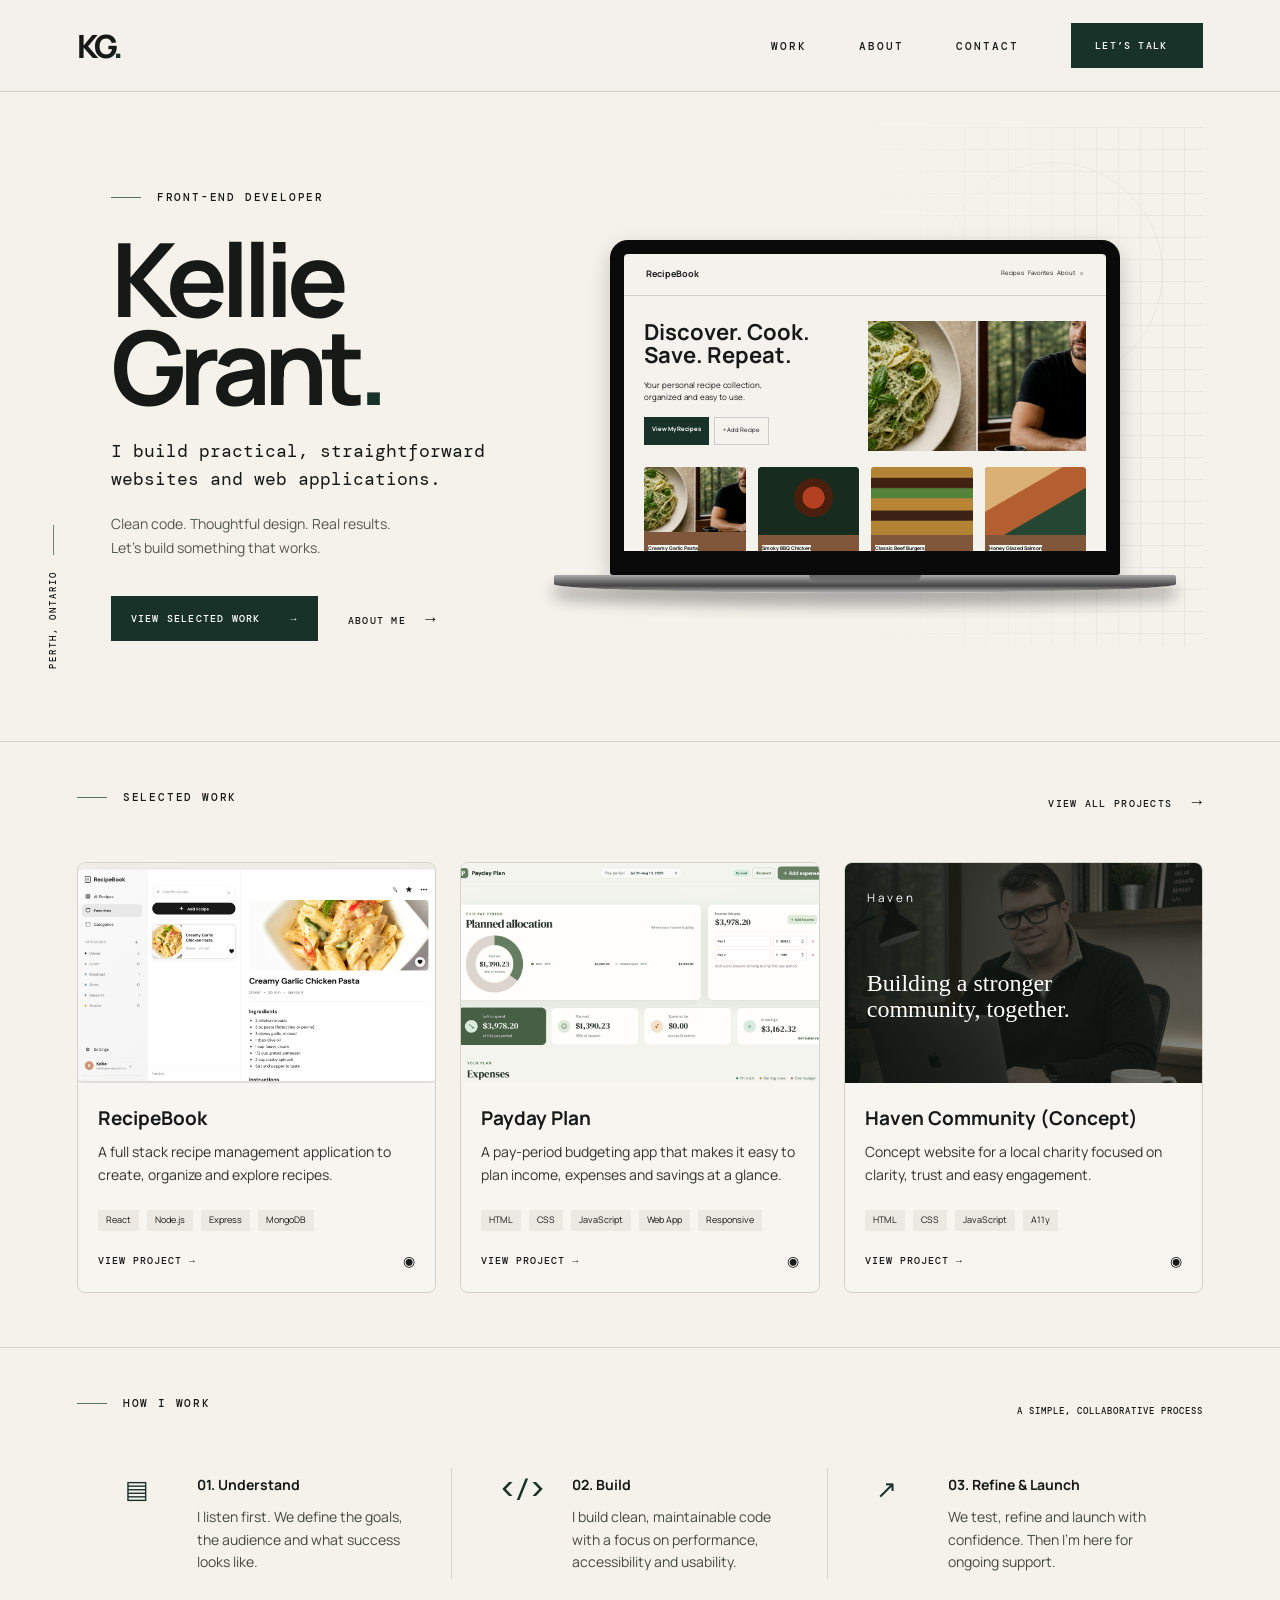
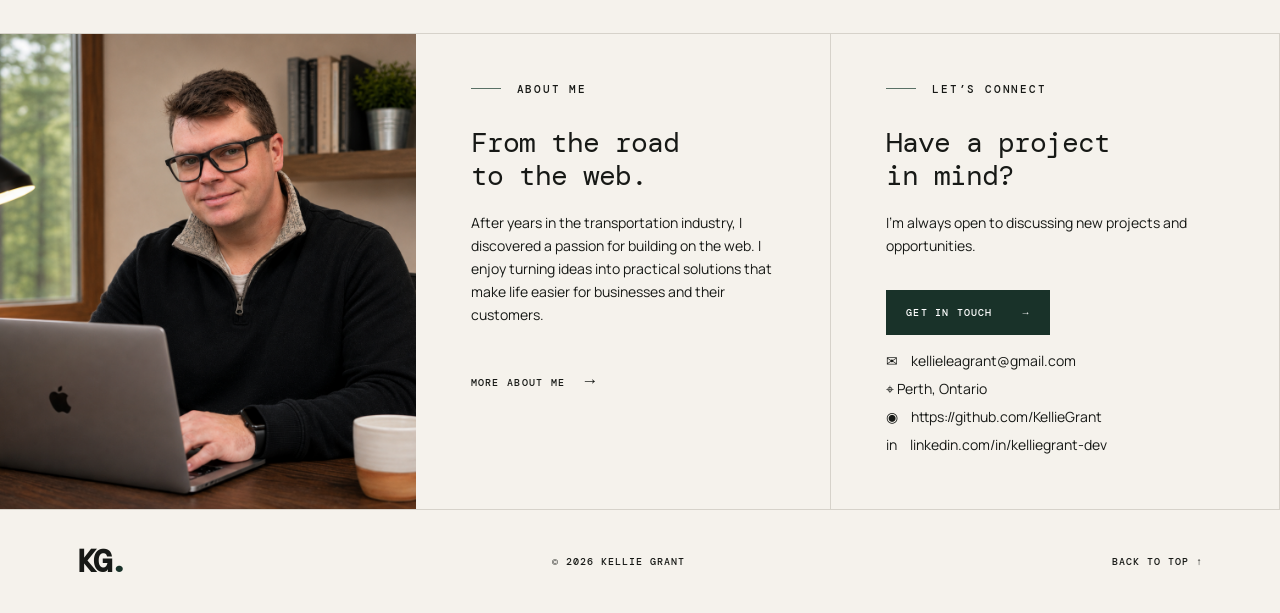
==== commit a297ccc1: "Update RecipeBook project card" ====
--- a/index.html
+++ b/index.html
@@ -119,18 +119,11 @@
             </div>
             <div class="project-grid" id="project-grid">
                <article class="project-card">
-                  <div class="project-image recipe-preview">
-                     <div class="mini-browser">
-                        <b>RecipeBook</b
-                        ><span>Recipes&nbsp; Favorites&nbsp; About</span>
-                     </div>
-                     <div class="mini-recipe">
-                        <h3>Discover. Cook.<br />Save. Repeat.</h3>
-                        <img
-                           src="assets/images/pasta.png"
-                           alt="RecipeBook pasta recipe"
-                        />
-                     </div>
+                  <div class="project-image recipebook-preview">
+                     <img
+                        src="assets/images/RecipeBook.png"
+                        alt="RecipeBook application showing a creamy garlic chicken pasta recipe"
+                     />
                   </div>
                   <div class="project-body">
                      <h3>RecipeBook</h3>
@@ -143,7 +136,12 @@
                         ><span>Express</span><span>MongoDB</span>
                      </div>
                      <div class="card-links">
-                        <a href="#contact">View project →</a><span>◉</span>
+                        <a
+                           href="https://recipe-book-nu-five.vercel.app"
+                           target="_blank"
+                           rel="noopener noreferrer"
+                           >View project →</a
+                        ><span>◉</span>
                      </div>
                   </div>
                </article>
--- a/styles.css
+++ b/styles.css
@@ -429,37 +429,15 @@
    overflow: hidden;
 }
 
-.recipe-preview {
-   padding: 20px;
-   background: #d9d4ca;
-}
-
-.mini-browser {
-   display: flex;
-   justify-content: space-between;
-   padding: 12px 14px;
-   background: #fff;
-   font-size: 7px;
-}
-
-.mini-recipe {
-   display: grid;
-   grid-template-columns: 1fr 1fr;
-   gap: 15px;
-   height: 170px;
-   padding: 25px;
-   background: #f7f5f0;
-}
-
-.mini-recipe h3 {
-   font-size: 15px;
-   line-height: 1.15;
-}
-
-.mini-recipe img {
+.recipebook-preview {
+   background: #f2f0ed;
+}
+
+.recipebook-preview img {
    width: 100%;
-   height: 100px;
+   height: 100%;
    object-fit: cover;
+   object-position: center top;
 }
 
 .payday-preview {
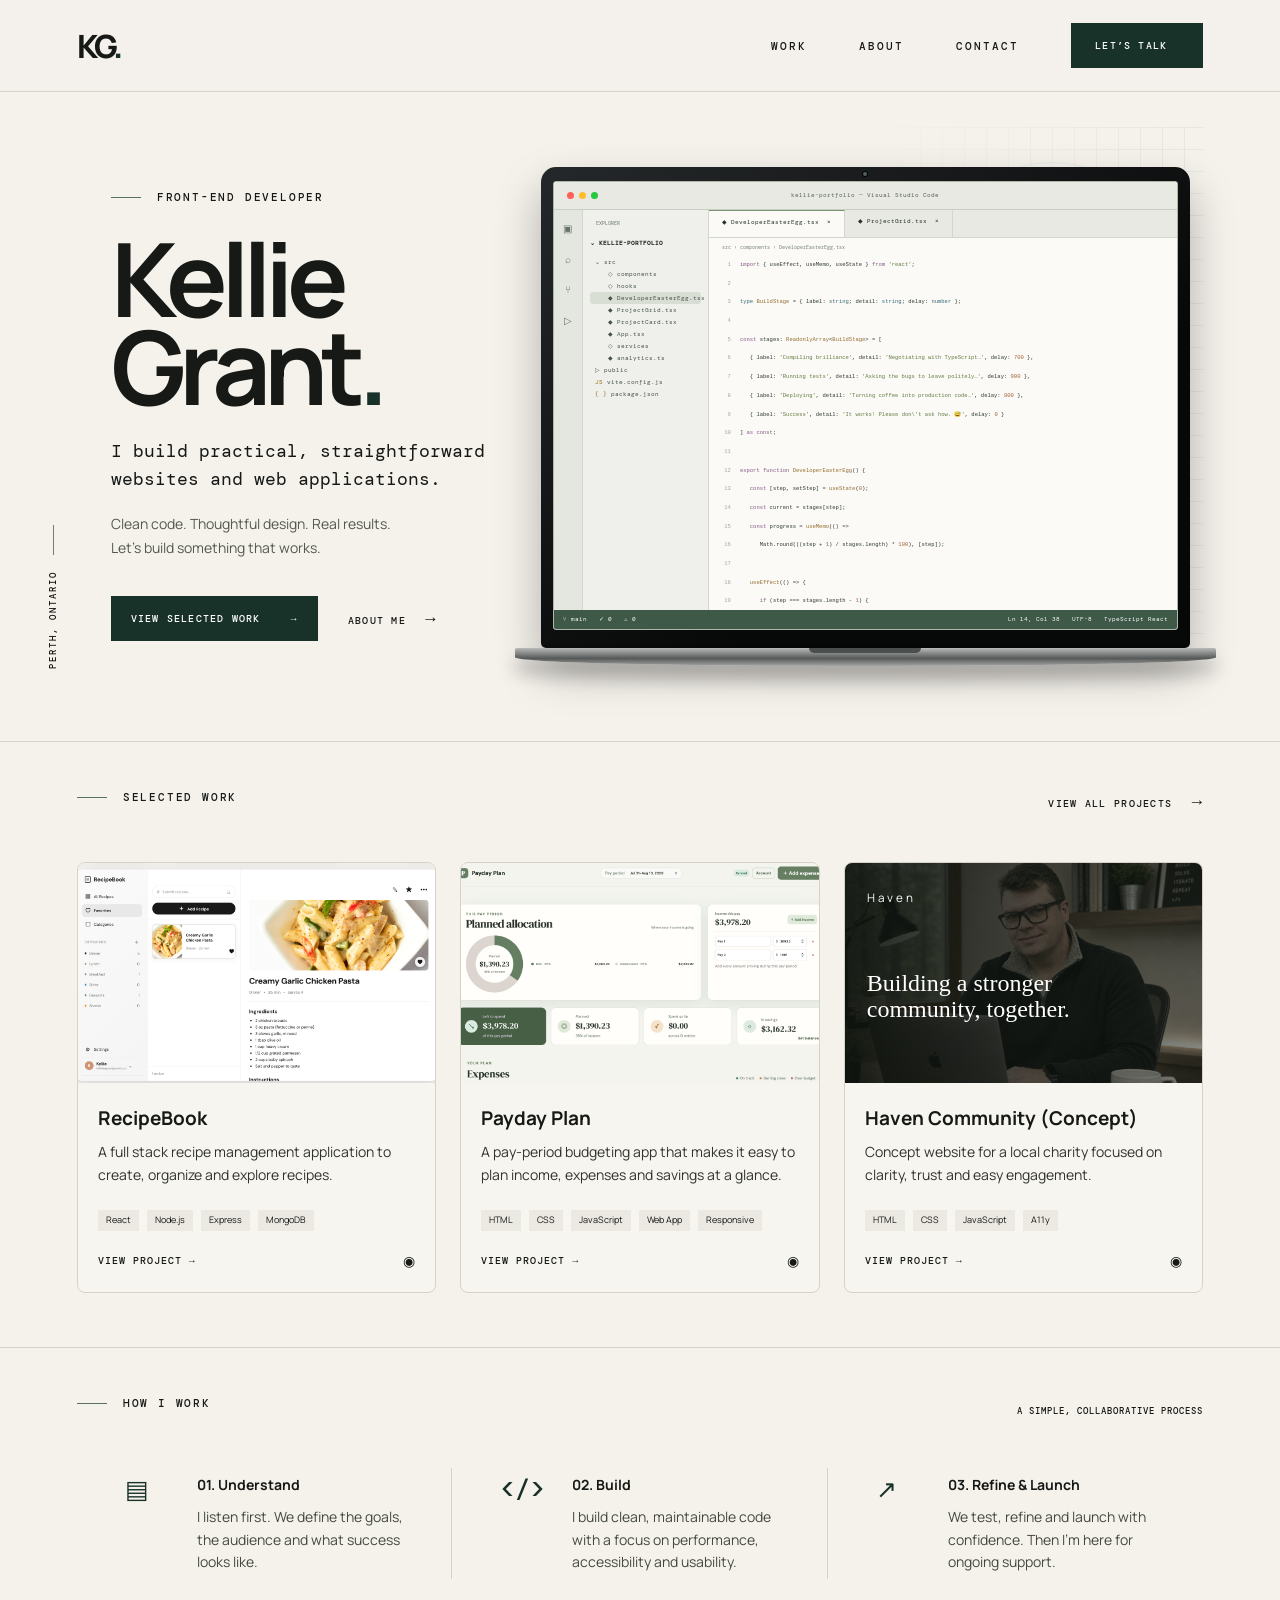
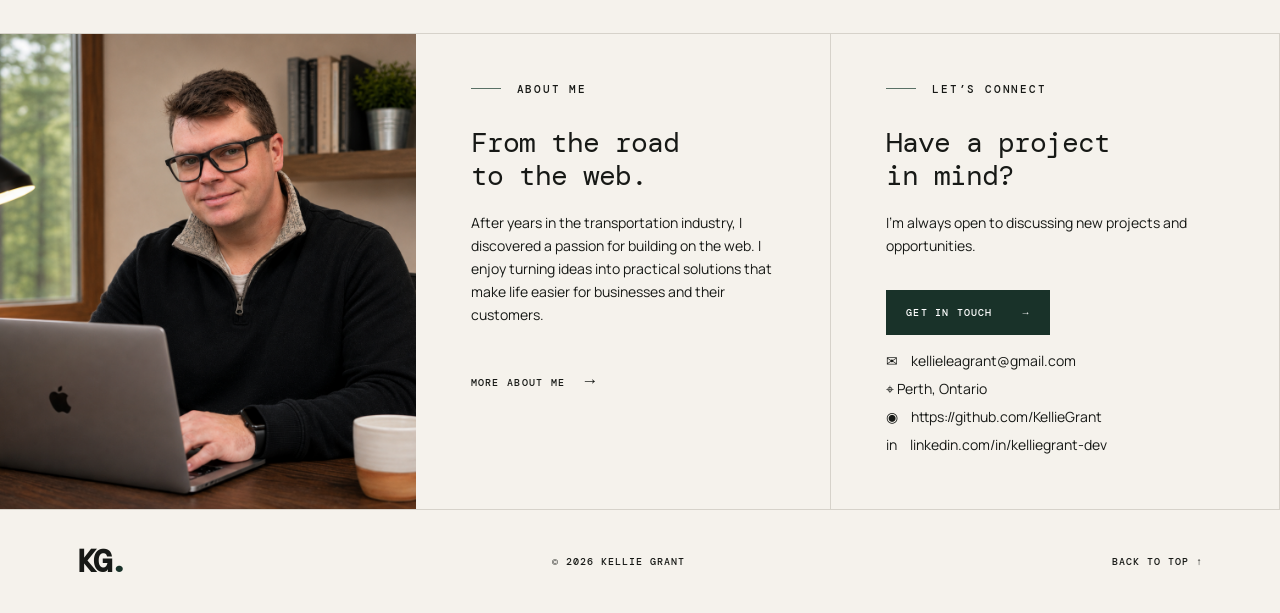
==== commit cf866517: "Add developer hero and About page" ====
--- a/index.html
+++ b/index.html
@@ -61,51 +61,98 @@
 
             <div
                class="hero-visual"
-               aria-label="RecipeBook application shown on a laptop"
+               role="img"
+               aria-label="A laptop displaying a React and TypeScript project in Visual Studio Code"
             >
                <div class="blueprint"></div>
-               <div class="laptop">
-                  <div class="laptop-screen">
-                     <div class="app-bar">
-                        <b>RecipeBook</b
-                        ><span
-                           >Recipes&nbsp;&nbsp;&nbsp;
-                           Favorites&nbsp;&nbsp;&nbsp; About&nbsp;&nbsp;&nbsp;
-                           ☼</span
-                        >
-                     </div>
-                     <div class="app-main">
-                        <div class="app-intro">
-                           <h2>Discover. Cook.<br />Save. Repeat.</h2>
-                           <p>
-                              Your personal recipe collection,<br />organized
-                              and easy to use.
-                           </p>
-                           <div><b>View My Recipes</b><i>+ Add Recipe</i></div>
+               <div class="code-laptop" aria-hidden="true">
+                  <div class="laptop-bezel">
+                     <div class="code-window">
+                  <div class="editor-titlebar">
+                     <div class="window-controls">
+                        <span></span><span></span><span></span>
+                     </div>
+                     <span>kellie-portfolio — Visual Studio Code</span>
+                  </div>
+                  <div class="editor-workspace">
+                     <aside class="editor-activity">
+                        <span>▣</span><span>⌕</span><span>⑂</span><span>▷</span>
+                     </aside>
+                     <aside class="editor-explorer">
+                        <b>EXPLORER</b>
+                        <strong>⌄ KELLIE-PORTFOLIO</strong>
+                        <ul>
+                           <li>⌄ src</li>
+                           <li class="nested">◇ components</li>
+                           <li class="nested">◇ hooks</li>
+                           <li class="nested active">◆ DeveloperEasterEgg.tsx</li>
+                           <li class="nested">◆ ProjectGrid.tsx</li>
+                           <li class="nested">◆ ProjectCard.tsx</li>
+                           <li class="nested">◆ App.tsx</li>
+                           <li class="nested">◇ services</li>
+                           <li class="nested">◆ analytics.ts</li>
+                           <li>▷ public</li>
+                           <li><span class="js-file">JS</span> vite.config.js</li>
+                           <li><span class="json-file">{ }</span> package.json</li>
+                        </ul>
+                     </aside>
+                     <div class="editor-main">
+                        <div class="editor-tabs">
+                           <span class="active">◆ DeveloperEasterEgg.tsx&nbsp; ×</span>
+                           <span>◆ ProjectGrid.tsx&nbsp; ×</span>
                         </div>
-                        <img
-                           src="assets/images/pasta.png"
-                           alt="Creamy basil pasta"
-                        />
-                     </div>
-                     <div class="recipe-row">
-                        <div>
-                           <img src="assets/images/pasta.png" alt="" /><b
-                              >Creamy Garlic Pasta</b
+                        <div class="code-breadcrumbs">
+                           src &rsaquo; components &rsaquo; DeveloperEasterEgg.tsx
+                        </div>
+                        <pre class="code-editor"><code><span class="line"><i>1</i><span class="pink">import</span> { useEffect, useMemo, useState } <span class="pink">from</span> <span class="green">'react'</span>;</span>
+<span class="line"><i>2</i></span>
+<span class="line"><i>3</i><span class="blue">type</span> <span class="yellow">BuildStage</span> = { label: <span class="blue">string</span>; detail: <span class="blue">string</span>; delay: <span class="blue">number</span> };</span>
+<span class="line"><i>4</i></span>
+<span class="line"><i>5</i><span class="pink">const</span> stages: <span class="yellow">ReadonlyArray</span>&lt;<span class="yellow">BuildStage</span>&gt; = [</span>
+<span class="line"><i>6</i>   { label: <span class="green">'Compiling brilliance'</span>, detail: <span class="green">'Negotiating with TypeScript…'</span>, delay: <span class="orange">700</span> },</span>
+<span class="line"><i>7</i>   { label: <span class="green">'Running tests'</span>, detail: <span class="green">'Asking the bugs to leave politely…'</span>, delay: <span class="orange">900</span> },</span>
+<span class="line"><i>8</i>   { label: <span class="green">'Deploying'</span>, detail: <span class="green">'Turning coffee into production code…'</span>, delay: <span class="orange">800</span> },</span>
+<span class="line"><i>9</i>   { label: <span class="green">'Success'</span>, detail: <span class="green">'It works! Please don\'t ask how. 😅'</span>, delay: <span class="orange">0</span> }</span>
+<span class="line"><i>10</i>] <span class="pink">as const</span>;</span>
+<span class="line"><i>11</i></span>
+<span class="line"><i>12</i><span class="pink">export function</span> <span class="yellow">DeveloperEasterEgg</span>() {</span>
+<span class="line"><i>13</i>   <span class="pink">const</span> [step, setStep] = <span class="yellow">useState</span>(<span class="orange">0</span>);</span>
+<span class="line"><i>14</i>   <span class="pink">const</span> current = stages[step];</span>
+<span class="line"><i>15</i>   <span class="pink">const</span> progress = <span class="yellow">useMemo</span>(() =&gt;</span>
+<span class="line"><i>16</i>      Math.round(((step + <span class="orange">1</span>) / stages.length) * <span class="orange">100</span>), [step]);</span>
+<span class="line"><i>17</i></span>
+<span class="line"><i>18</i>   <span class="yellow">useEffect</span>(() =&gt; {</span>
+<span class="line"><i>19</i>      <span class="pink">if</span> (step === stages.length - <span class="orange">1</span>) {</span>
+<span class="line"><i>20</i>         console.info(<span class="green">'☕ Achievement unlocked: shipped before the coffee got cold.'</span>);</span>
+<span class="line"><i>21</i>         <span class="pink">return</span>;</span>
+<span class="line"><i>22</i>      }</span>
+<span class="line"><i>23</i></span>
+<span class="line"><i>24</i>      <span class="pink">const</span> timer = window.setTimeout(() =&gt;</span>
+<span class="line"><i>25</i>         setStep(value =&gt; Math.min(value + <span class="orange">1</span>, stages.length - <span class="orange">1</span>)),</span>
+<span class="line"><i>26</i>         current.delay</span>
+<span class="line"><i>27</i>      );</span>
+<span class="line"><i>28</i></span>
+<span class="line"><i>29</i>      <span class="pink">return</span> () =&gt; window.clearTimeout(timer);</span>
+<span class="line"><i>30</i>   }, [step, current.delay]);</span>
+<span class="line"><i>31</i></span>
+<span class="line"><i>32</i>   <span class="pink">return</span> (</span>
+<span class="line"><i>33</i>      &lt;<span class="blue">output</span> <span class="cyan">aria-live</span>=<span class="green">"polite"</span> <span class="cyan">data-progress</span>={progress}&gt;</span>
+<span class="line"><i>34</i>         &lt;<span class="blue">strong</span>&gt;{current.label}&lt;/<span class="blue">strong</span>&gt; — {current.detail} ({progress}%)</span>
+<span class="line"><i>35</i>      &lt;/<span class="blue">output</span>&gt;</span>
+<span class="line"><i>36</i>   );</span>
+<span class="line"><i>37</i>}</span></code></pre>
+                     </div>
+                  </div>
+                        <div class="editor-statusbar">
+                           <span>⑂ main&nbsp;&nbsp; ✓ 0&nbsp;&nbsp; △ 0</span>
+                           <span
+                              >Ln 14, Col 38&nbsp;&nbsp; UTF-8&nbsp;&nbsp;
+                              TypeScript React</span
                            >
                         </div>
-                        <div class="food-tile chicken">
-                           <b>Smoky BBQ Chicken</b>
-                        </div>
-                        <div class="food-tile burger">
-                           <b>Classic Beef Burgers</b>
-                        </div>
-                        <div class="food-tile salmon">
-                           <b>Honey Glazed Salmon</b>
-                        </div>
-                     </div>
-                  </div>
-                  <div class="laptop-base"><span></span></div>
+                     </div>
+                  </div>
+                  <div class="code-laptop-base"><span></span></div>
                </div>
             </div>
          </section>
@@ -252,7 +299,7 @@
                   practical solutions that make life easier for businesses and
                   their customers.
                </p>
-               <a class="text-link" href="mailto:hello@kelliegrant.ca"
+               <a class="text-link" href="pages/about.html"
                   >More about me <span>→</span></a
                >
             </div>
--- a/styles.css
+++ b/styles.css
@@ -246,160 +246,218 @@
    content: '';
 }
 
-/* Laptop mockup */
-.laptop {
+/* Code editor mockup */
+.code-laptop {
    position: relative;
    z-index: 2;
-   width: min(92%, 700px);
-}
-
-.laptop-screen {
-   width: 82%;
+   width: min(96%, 760px);
+}
+
+.laptop-bezel {
+   position: relative;
+   padding: 14px 12px 18px;
+   border-radius: 15px 15px 5px 5px;
+   background: linear-gradient(145deg, #25282a, #070808 65%);
+   box-shadow: 0 22px 45px rgb(0 0 0 / 28%);
+}
+
+.laptop-bezel::before {
+   position: absolute;
+   top: 5px;
+   left: 50%;
+   width: 4px;
+   height: 4px;
+   transform: translateX(-50%);
+   border-radius: 50%;
+   background: #53615d;
+   box-shadow: 0 0 0 1px #020303;
+   content: '';
+}
+
+.code-window {
+   overflow: hidden;
+   border: 1px solid #aeb5aa;
+   border-radius: 3px;
+   background: #fbfaf6;
+   color: #273129;
+   font-family: var(--font-mono);
+}
+
+.code-laptop-base {
+   position: relative;
+   width: 108%;
+   height: 18px;
+   margin-left: -4%;
+   border-radius: 2px 2px 48% 48%;
+   background: linear-gradient(#b8b9b8, #555957 58%, #a3a5a4);
+   box-shadow: 0 13px 17px rgb(0 0 0 / 24%);
+}
+
+.code-laptop-base span {
+   display: block;
+   width: 16%;
+   height: 5px;
    margin: auto;
+   border-radius: 0 0 7px 7px;
+   background: #4a4e4c;
+}
+
+.editor-titlebar {
+   position: relative;
+   display: flex;
+   align-items: center;
+   justify-content: center;
+   height: 28px;
+   border-bottom: 1px solid #c9cec5;
+   background: #e7e9e2;
+   color: #59635c;
+   font-size: 6px;
+}
+
+.window-controls {
+   position: absolute;
+   left: 13px;
+   display: flex;
+   gap: 5px;
+}
+
+.window-controls span {
+   width: 7px;
+   height: 7px;
+   border-radius: 50%;
+   background: #ff6158;
+}
+
+.window-controls span:nth-child(2) { background: #ffbd2e; }
+.window-controls span:nth-child(3) { background: #28c840; }
+
+.editor-workspace {
+   display: grid;
+   grid-template-columns: 29px 126px minmax(0, 1fr);
+   height: 400px;
+}
+
+.editor-activity {
+   display: flex;
+   flex-direction: column;
+   align-items: center;
+   gap: 14px;
+   padding-top: 11px;
+   border-right: 1px solid #d1d5cd;
+   background: #e4e7df;
+   color: #66716a;
+   font-size: 10px;
+}
+
+.editor-explorer {
+   padding: 10px 7px;
+   border-right: 1px solid #d1d5cd;
+   background: #eff0eb;
+   color: #465149;
+   font-size: 6px;
+}
+
+.editor-explorer > b {
+   display: block;
+   margin: 0 0 11px 6px;
+   color: #6a746d;
+   font-size: 5px;
+   font-weight: 400;
+}
+
+.editor-explorer strong {
+   color: #273129;
+   font-size: 6px;
+}
+
+.editor-explorer ul {
+   margin: 7px 0 0;
+   padding: 0;
+   list-style: none;
+   line-height: 2;
+}
+
+.editor-explorer li {
+   padding-left: 5px;
+   white-space: nowrap;
+}
+
+.editor-explorer .nested { padding-left: 18px; }
+
+.editor-explorer .active {
+   border-radius: 3px;
+   background: #d9ded5;
+}
+
+.js-file,
+.json-file { color: #9b6f16; }
+
+.editor-main { min-width: 0; }
+
+.editor-tabs {
+   display: flex;
+   height: 28px;
+   border-bottom: 1px solid #d2d6ce;
+   background: #e7e9e2;
+   font-size: 6px;
+}
+
+.editor-tabs span {
+   padding: 7px 13px;
+   border-right: 1px solid #d2d6ce;
+}
+
+.editor-tabs .active {
+   border-top: 1px solid #79956f;
+   background: #fbfaf6;
+   color: #263229;
+}
+
+.code-breadcrumbs {
+   height: 22px;
+   padding: 6px 13px;
+   color: #748078;
+   font-size: 5px;
+}
+
+.code-editor {
+   height: 350px;
+   margin: 0;
    overflow: hidden;
-   border: 14px solid #090a09;
-   border-bottom-width: 24px;
-   border-radius: 18px 18px 3px 3px;
-   aspect-ratio: 1.52;
-   background: #f4f2ed;
-   box-shadow: 0 8px 22px rgb(0 0 0 / 20%);
-}
-
-.app-bar {
+   color: #2f3932;
+   font: 5.5px/1.7 var(--font-mono);
+   tab-size: 3;
+}
+
+.code-editor code,
+.code-editor .line { display: block; }
+
+.code-editor .line i {
+   display: inline-block;
+   width: 22px;
+   margin-right: 9px;
+   color: #a0a79f;
+   font-style: normal;
+   text-align: right;
+   user-select: none;
+}
+
+.code-editor .pink { color: #875a89; }
+.code-editor .blue { color: #356b79; }
+.code-editor .cyan { color: #4f766a; }
+.code-editor .green { color: #627b42; }
+.code-editor .yellow { color: #936c2e; }
+.code-editor .orange { color: #a65f3d; }
+
+.editor-statusbar {
    display: flex;
    align-items: center;
    justify-content: space-between;
-   height: 42px;
-   padding-inline: 22px;
-   border-bottom: 1px solid #d3d0c9;
-   font-size: 9px;
-}
-
-.app-bar span {
-   font-size: 6px;
-}
-
-.app-main {
-   display: grid;
-   grid-template-columns: 1fr 1.1fr;
-   gap: 25px;
-   padding: 25px 20px 16px;
-}
-
-.app-main h2 {
-   margin: 0 0 12px;
-   font-size: 22px;
-   line-height: 1.05;
-}
-
-.app-main p {
-   font-size: 8px;
-   line-height: 1.5;
-}
-
-.app-main img {
-   width: 100%;
-   height: 130px;
-   object-fit: cover;
-}
-
-.app-intro div {
-   display: flex;
-   gap: 5px;
-   margin-top: 14px;
-}
-
-.app-intro b,
-.app-intro i {
-   padding: 8px;
-   background: var(--color-accent);
+   height: 19px;
+   padding-inline: 9px;
+   background: #3f5949;
    color: #fff;
    font-size: 6px;
-   font-style: normal;
-}
-
-.app-intro i {
-   border: 1px solid #ccc;
-   background: transparent;
-   color: #111;
-}
-
-.recipe-row {
-   display: grid;
-   grid-template-columns: repeat(4, 1fr);
-   gap: 12px;
-   padding-inline: 20px;
-}
-
-.recipe-row > div {
-   position: relative;
-   height: 88px;
-   overflow: hidden;
-   border-radius: 4px;
-   background: #80573b;
-}
-
-.recipe-row img {
-   width: 100%;
-   height: 65px;
-   object-fit: cover;
-}
-
-.recipe-row b {
-   position: absolute;
-   bottom: 2px;
-   left: 4px;
-   background: #f4f2ed;
-   color: #111;
-   font-size: 5px;
-}
-
-.food-tile::before {
-   position: absolute;
-   inset: 0 0 20px;
-   background: radial-gradient(
-      circle at 55% 45%,
-      #b34121 0 16%,
-      #4b1f0e 17% 28%,
-      #172c1e 30%
-   );
-   content: '';
-}
-
-.burger::before {
-   background: linear-gradient(
-      #b38335 15%,
-      #3f2112 17% 30%,
-      #56833b 32% 45%,
-      #b98635 47% 63%,
-      #3b2214 65% 78%,
-      #b38335 80%
-   );
-}
-
-.salmon::before {
-   background: linear-gradient(
-      150deg,
-      #dab076 0 35%,
-      #b35f31 36% 62%,
-      #254632 63%
-   );
-}
-
-.laptop-base {
-   height: 18px;
-   border-radius: 2px 2px 50% 50%;
-   background: linear-gradient(#aaa, #454545 60%, #bbb);
-   box-shadow: 0 12px 15px rgb(0 0 0 / 33%);
-}
-
-.laptop-base span {
-   display: block;
-   width: 18%;
-   height: 6px;
-   margin: auto;
-   border-radius: 0 0 8px 8px;
-   background: #6b6b6b;
 }
 
 /* Work */
@@ -607,6 +665,159 @@
 
 .contact-panel li a:hover {
    text-decoration: underline;
+}
+
+/* About page */
+.about-page-hero {
+   display: grid;
+   grid-template-columns: 0.9fr 1.1fr;
+   gap: clamp(45px, 7vw, 110px);
+   align-items: center;
+   min-height: 650px;
+   padding-top: 70px;
+   padding-bottom: 70px;
+   border-bottom: 1px solid var(--color-border);
+}
+
+.about-page-title h1 {
+   margin: 0 0 32px;
+   font-size: clamp(76px, 8.5vw, 128px);
+   letter-spacing: -7px;
+   line-height: 0.87;
+}
+
+.about-page-lede {
+   max-width: 450px;
+   margin: 0;
+   color: var(--color-muted);
+   font: 400 17px/1.65 var(--font-mono);
+}
+
+.about-page-portrait {
+   margin: 0;
+}
+
+.about-page-portrait img {
+   width: 100%;
+   height: clamp(410px, 46vw, 580px);
+   object-fit: cover;
+   object-position: center;
+   filter: saturate(0.82);
+}
+
+.about-page-portrait figcaption {
+   padding-top: 12px;
+   font: 500 9px var(--font-mono);
+   letter-spacing: 1.3px;
+   text-transform: uppercase;
+}
+
+.about-story {
+   display: grid;
+   grid-template-columns: minmax(210px, 0.6fr) minmax(0, 1.4fr);
+   gap: clamp(50px, 9vw, 150px);
+   padding-top: 90px;
+   padding-bottom: 100px;
+   border-bottom: 1px solid var(--color-border);
+}
+
+.about-story aside {
+   align-self: start;
+   position: sticky;
+   top: 125px;
+}
+
+.story-note {
+   color: var(--color-muted);
+   font: 400 12px var(--font-mono);
+}
+
+.story-copy {
+   max-width: 760px;
+}
+
+.story-copy p {
+   margin: 0 0 32px;
+   color: #3f453e;
+   font-size: 17px;
+   line-height: 1.85;
+}
+
+.story-copy .story-opening {
+   color: var(--color-ink);
+   font-size: clamp(23px, 2.3vw, 34px);
+   font-weight: 500;
+   letter-spacing: -1px;
+   line-height: 1.45;
+}
+
+.about-work {
+   padding-top: 70px;
+   padding-bottom: 80px;
+   border-bottom: 1px solid var(--color-border);
+}
+
+.about-work-grid {
+   display: grid;
+   grid-template-columns: 1fr 1fr;
+   gap: 28px;
+}
+
+.about-work-grid figure {
+   margin: 0;
+}
+
+.about-work-grid img {
+   width: 100%;
+   height: clamp(260px, 31vw, 430px);
+   border: 1px solid var(--color-border);
+   object-fit: cover;
+   object-position: center top;
+}
+
+.about-work-grid figcaption {
+   display: flex;
+   gap: 18px;
+   align-items: flex-start;
+   padding-top: 16px;
+}
+
+.about-work-grid figcaption > span,
+.about-work-grid small {
+   color: var(--color-muted);
+   font: 500 9px var(--font-mono);
+   letter-spacing: 1px;
+   text-transform: uppercase;
+}
+
+.about-work-grid figcaption div {
+   display: grid;
+   gap: 3px;
+}
+
+.about-work-grid figcaption b {
+   font-size: 16px;
+}
+
+.about-cta {
+   display: grid;
+   justify-items: start;
+   padding-top: 95px;
+   padding-bottom: 105px;
+}
+
+.about-cta h2 {
+   margin: 0 0 24px;
+   font-size: clamp(44px, 6vw, 86px);
+   letter-spacing: -4px;
+   line-height: 0.98;
+}
+
+.about-cta > p:not(.eyebrow) {
+   max-width: 590px;
+   margin: 0 0 32px;
+   color: var(--color-muted);
+   font-size: 16px;
 }
 
 /* Footer */
@@ -741,44 +952,51 @@
       min-height: 340px;
    }
 
-   .laptop {
+   .code-laptop {
       width: 108%;
    }
 
-   .laptop-screen {
-      border-width: 8px;
-      border-bottom-width: 14px;
-   }
-
-   .app-bar {
-      height: 25px;
-      padding-inline: 10px;
-   }
-
-   .app-main {
-      gap: 10px;
-      padding: 12px 10px 8px;
-   }
-
-   .app-main h2 {
-      font-size: 13px;
-   }
-
-   .app-main img {
-      height: 75px;
-   }
-
-   .recipe-row {
-      gap: 5px;
-      padding-inline: 10px;
-   }
-
-   .recipe-row > div {
-      height: 45px;
-   }
-
-   .recipe-row img {
-      height: 35px;
+   .laptop-bezel {
+      padding: 9px 7px 12px;
+      border-radius: 10px 10px 3px 3px;
+   }
+
+   .laptop-bezel::before {
+      top: 3px;
+      width: 3px;
+      height: 3px;
+   }
+
+   .code-laptop-base {
+      height: 12px;
+   }
+
+   .editor-workspace {
+      grid-template-columns: 22px 75px minmax(0, 1fr);
+      height: 285px;
+   }
+
+   .editor-explorer {
+      font-size: 4px;
+   }
+
+   .editor-explorer li {
+      overflow: hidden;
+      text-overflow: ellipsis;
+   }
+
+   .code-editor {
+      height: 235px;
+      font-size: 4.2px;
+   }
+
+   .code-editor .line i {
+      width: 14px;
+      margin-right: 5px;
+   }
+
+   .editor-statusbar span:last-child {
+      display: none;
    }
 
    .work-section {
@@ -843,3 +1061,87 @@
       scroll-behavior: auto;
    }
 }
+
+@media (max-width: 950px) {
+   .about-page-hero {
+      gap: 45px;
+      min-height: auto;
+   }
+
+   .about-page-title h1 {
+      font-size: 78px;
+   }
+
+   .about-story {
+      grid-template-columns: 190px 1fr;
+      gap: 55px;
+   }
+}
+
+@media (max-width: 680px) {
+   .about-page-hero,
+   .about-story,
+   .about-work-grid {
+      grid-template-columns: 1fr;
+   }
+
+   .about-page-hero {
+      gap: 35px;
+      padding-top: 58px;
+      padding-bottom: 42px;
+   }
+
+   .about-page-title h1 {
+      font-size: 76px;
+      letter-spacing: -5px;
+   }
+
+   .about-page-lede {
+      font-size: 14px;
+   }
+
+   .about-page-portrait img {
+      height: 380px;
+   }
+
+   .about-story {
+      gap: 28px;
+      padding-top: 58px;
+      padding-bottom: 62px;
+   }
+
+   .about-story aside {
+      position: static;
+   }
+
+   .story-copy p {
+      font-size: 15px;
+   }
+
+   .story-copy .story-opening {
+      font-size: 23px;
+   }
+
+   .about-work {
+      padding-top: 54px;
+      padding-bottom: 60px;
+   }
+
+   .about-work-grid {
+      gap: 40px;
+   }
+
+   .about-work-grid img {
+      height: 240px;
+   }
+
+   .about-cta {
+      padding-top: 68px;
+      padding-bottom: 74px;
+   }
+
+   .about-cta h2 {
+      font-size: 48px;
+      letter-spacing: -3px;
+   }
+}
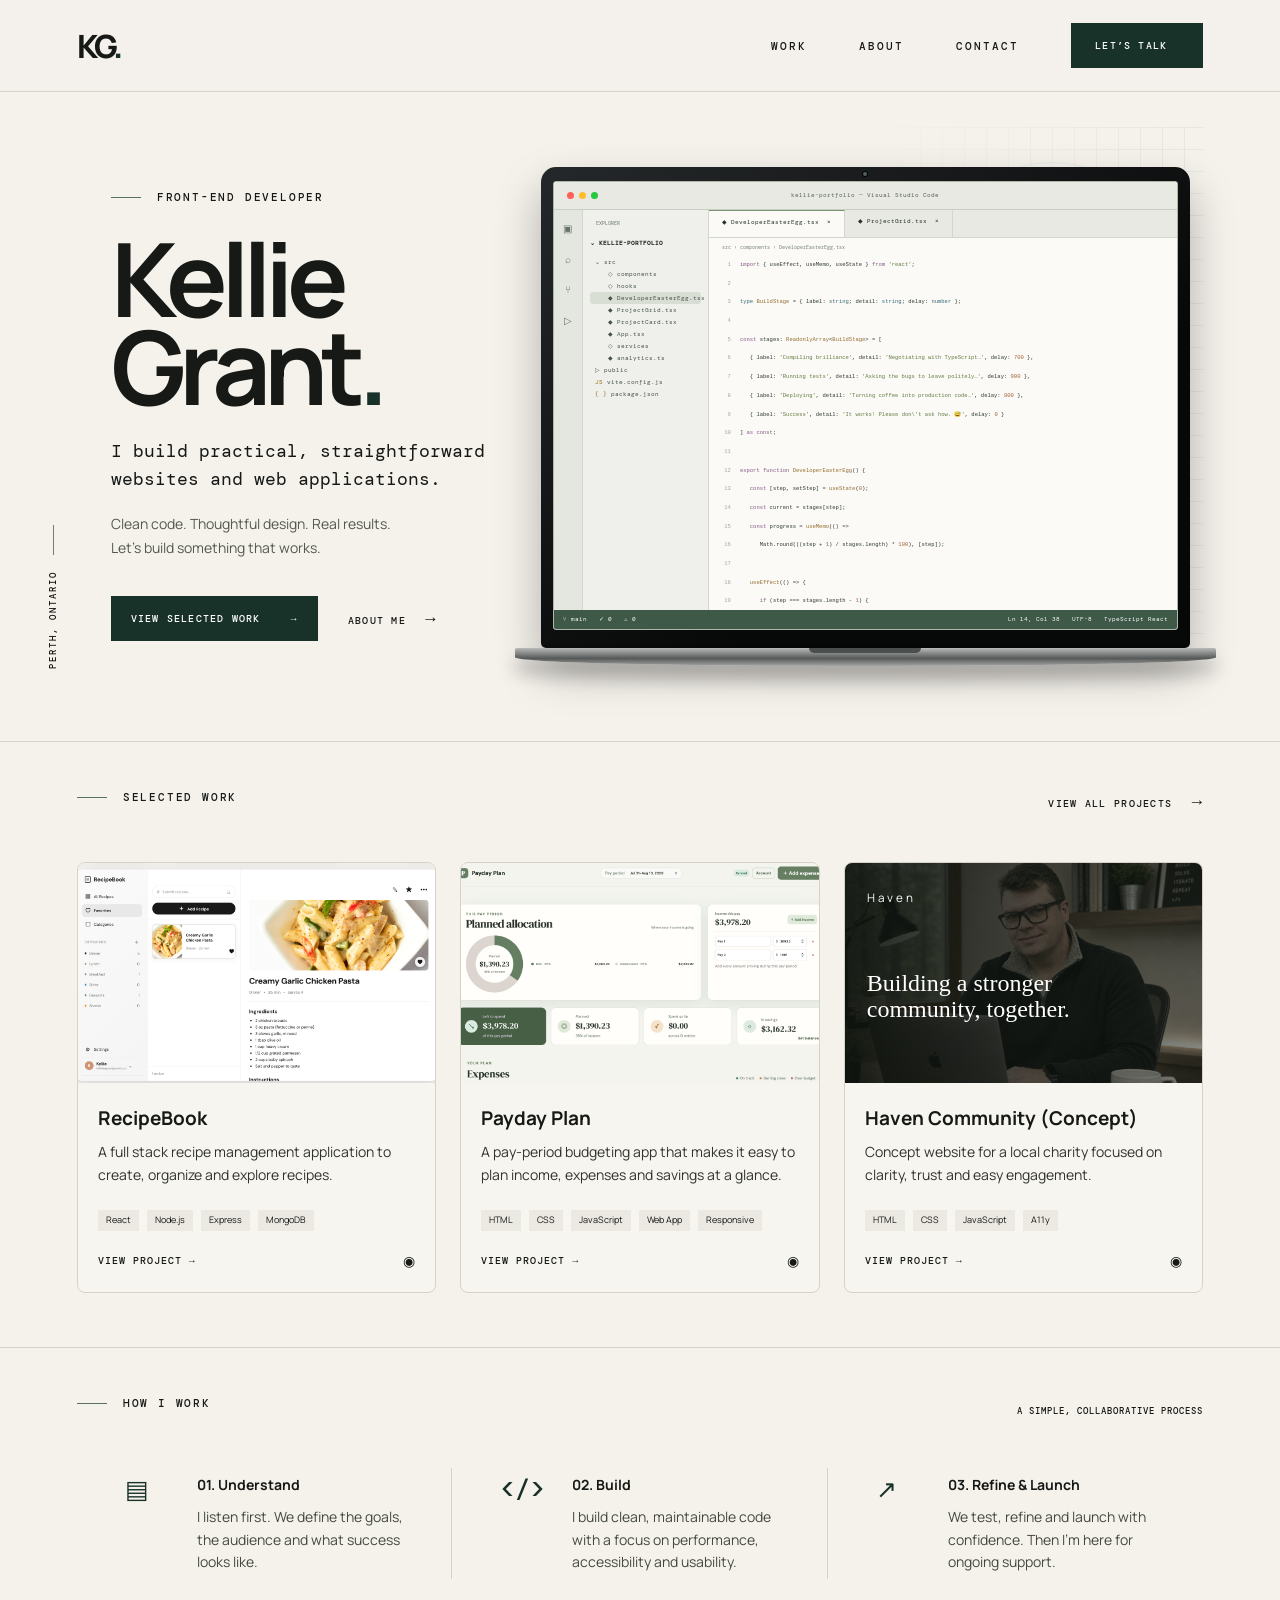
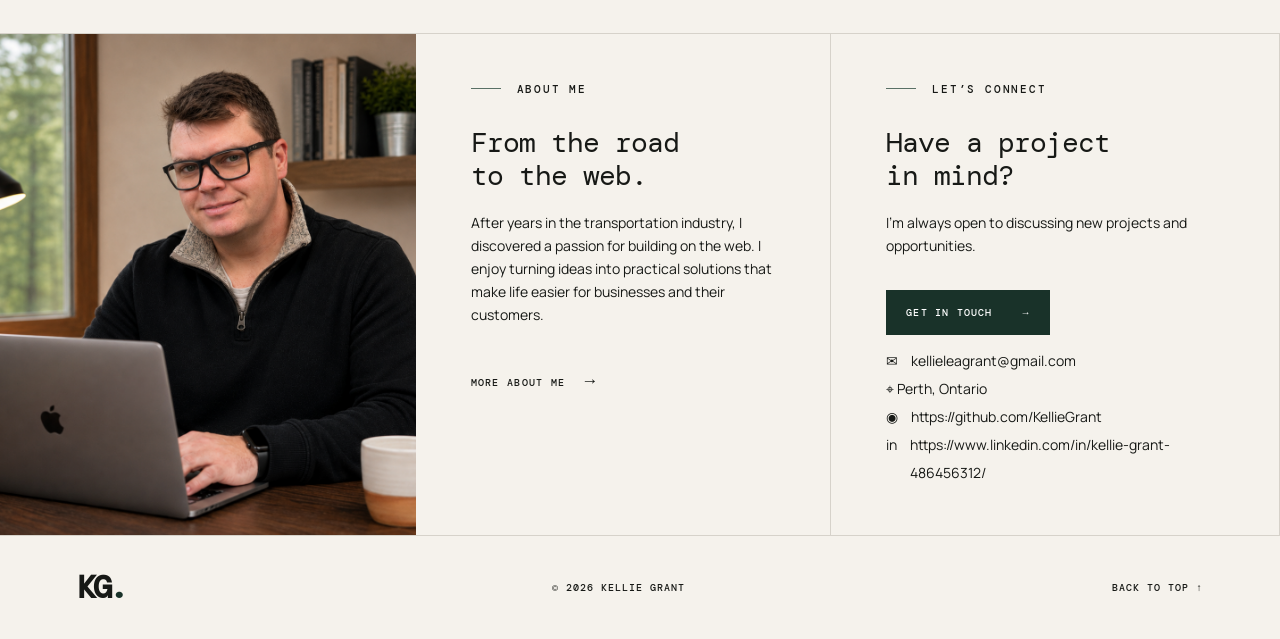
==== commit 9b284390: "Subtly changed the background in the hero section" ====
--- a/index.html
+++ b/index.html
@@ -68,43 +68,57 @@
                <div class="code-laptop" aria-hidden="true">
                   <div class="laptop-bezel">
                      <div class="code-window">
-                  <div class="editor-titlebar">
-                     <div class="window-controls">
-                        <span></span><span></span><span></span>
-                     </div>
-                     <span>kellie-portfolio — Visual Studio Code</span>
-                  </div>
-                  <div class="editor-workspace">
-                     <aside class="editor-activity">
-                        <span>▣</span><span>⌕</span><span>⑂</span><span>▷</span>
-                     </aside>
-                     <aside class="editor-explorer">
-                        <b>EXPLORER</b>
-                        <strong>⌄ KELLIE-PORTFOLIO</strong>
-                        <ul>
-                           <li>⌄ src</li>
-                           <li class="nested">◇ components</li>
-                           <li class="nested">◇ hooks</li>
-                           <li class="nested active">◆ DeveloperEasterEgg.tsx</li>
-                           <li class="nested">◆ ProjectGrid.tsx</li>
-                           <li class="nested">◆ ProjectCard.tsx</li>
-                           <li class="nested">◆ App.tsx</li>
-                           <li class="nested">◇ services</li>
-                           <li class="nested">◆ analytics.ts</li>
-                           <li>▷ public</li>
-                           <li><span class="js-file">JS</span> vite.config.js</li>
-                           <li><span class="json-file">{ }</span> package.json</li>
-                        </ul>
-                     </aside>
-                     <div class="editor-main">
-                        <div class="editor-tabs">
-                           <span class="active">◆ DeveloperEasterEgg.tsx&nbsp; ×</span>
-                           <span>◆ ProjectGrid.tsx&nbsp; ×</span>
+                        <div class="editor-titlebar">
+                           <div class="window-controls">
+                              <span></span><span></span><span></span>
+                           </div>
+                           <span>kellie-portfolio — Visual Studio Code</span>
                         </div>
-                        <div class="code-breadcrumbs">
-                           src &rsaquo; components &rsaquo; DeveloperEasterEgg.tsx
-                        </div>
-                        <pre class="code-editor"><code><span class="line"><i>1</i><span class="pink">import</span> { useEffect, useMemo, useState } <span class="pink">from</span> <span class="green">'react'</span>;</span>
+                        <div class="editor-workspace">
+                           <aside class="editor-activity">
+                              <span>▣</span><span>⌕</span><span>⑂</span
+                              ><span>▷</span>
+                           </aside>
+                           <aside class="editor-explorer">
+                              <b>EXPLORER</b>
+                              <strong>⌄ KELLIE-PORTFOLIO</strong>
+                              <ul>
+                                 <li>⌄ src</li>
+                                 <li class="nested">◇ components</li>
+                                 <li class="nested">◇ hooks</li>
+                                 <li class="nested active">
+                                    ◆ DeveloperEasterEgg.tsx
+                                 </li>
+                                 <li class="nested">◆ ProjectGrid.tsx</li>
+                                 <li class="nested">◆ ProjectCard.tsx</li>
+                                 <li class="nested">◆ App.tsx</li>
+                                 <li class="nested">◇ services</li>
+                                 <li class="nested">◆ analytics.ts</li>
+                                 <li>▷ public</li>
+                                 <li>
+                                    <span class="js-file">JS</span>
+                                    vite.config.js
+                                 </li>
+                                 <li>
+                                    <span class="json-file">{ }</span>
+                                    package.json
+                                 </li>
+                              </ul>
+                           </aside>
+                           <div class="editor-main">
+                              <div class="editor-tabs">
+                                 <span class="active"
+                                    >◆ DeveloperEasterEgg.tsx&nbsp; ×</span
+                                 >
+                                 <span>◆ ProjectGrid.tsx&nbsp; ×</span>
+                              </div>
+                              <div class="code-breadcrumbs">
+                                 src &rsaquo; components &rsaquo;
+                                 DeveloperEasterEgg.tsx
+                              </div>
+                              <pre
+                                 class="code-editor"
+                              ><code><span class="line"><i>1</i><span class="pink">import</span> { useEffect, useMemo, useState } <span class="pink">from</span> <span class="green">'react'</span>;</span>
 <span class="line"><i>2</i></span>
 <span class="line"><i>3</i><span class="blue">type</span> <span class="yellow">BuildStage</span> = { label: <span class="blue">string</span>; detail: <span class="blue">string</span>; delay: <span class="blue">number</span> };</span>
 <span class="line"><i>4</i></span>
@@ -141,8 +155,8 @@
 <span class="line"><i>35</i>      &lt;/<span class="blue">output</span>&gt;</span>
 <span class="line"><i>36</i>   );</span>
 <span class="line"><i>37</i>}</span></code></pre>
-                     </div>
-                  </div>
+                           </div>
+                        </div>
                         <div class="editor-statusbar">
                            <span>⑂ main&nbsp;&nbsp; ✓ 0&nbsp;&nbsp; △ 0</span>
                            <span
@@ -321,7 +335,12 @@
                   </li>
                   <li>⌖ Perth, Ontario</li>
                   <li>◉ <a href="#">https://github.com/KellieGrant</a></li>
-                  <li>in <a href="#">linkedin.com/in/kelliegrant-dev</a></li>
+                  <li>
+                     in
+                     <a href="#"
+                        >https://www.linkedin.com/in/kellie-grant-486456312/</a
+                     >
+                  </li>
                </ul>
             </div>
          </section>
--- a/styles.css
+++ b/styles.css
@@ -949,15 +949,17 @@
    }
 
    .hero-visual {
-      min-height: 340px;
+      min-height: 285px;
+      padding-bottom: 22px;
    }
 
    .code-laptop {
-      width: 108%;
+      width: 100%;
+      max-width: 520px;
    }
 
    .laptop-bezel {
-      padding: 9px 7px 12px;
+      padding: 8px 6px 10px;
       border-radius: 10px 10px 3px 3px;
    }
 
@@ -968,31 +970,100 @@
    }
 
    .code-laptop-base {
-      height: 12px;
+      width: 104%;
+      height: 10px;
+      margin-left: -2%;
+   }
+
+   .code-laptop-base span {
+      height: 3px;
+   }
+
+   .editor-titlebar {
+      height: 20px;
+      font-size: 4.5px;
+   }
+
+   .window-controls {
+      left: 7px;
+      gap: 4px;
+   }
+
+   .window-controls span {
+      width: 5px;
+      height: 5px;
    }
 
    .editor-workspace {
-      grid-template-columns: 22px 75px minmax(0, 1fr);
-      height: 285px;
+      grid-template-columns: 18px 62px minmax(0, 1fr);
+      height: 180px;
+   }
+
+   .editor-activity {
+      gap: 9px;
+      padding-top: 7px;
+      font-size: 7px;
    }
 
    .editor-explorer {
+      padding: 5px 3px;
       font-size: 4px;
    }
 
+   .editor-explorer > b {
+      margin: 0 0 5px 2px;
+      font-size: 3.5px;
+   }
+
+   .editor-explorer strong {
+      font-size: 4px;
+   }
+
+   .editor-explorer ul {
+      margin-top: 3px;
+      line-height: 1.7;
+   }
+
    .editor-explorer li {
+      padding-left: 2px;
       overflow: hidden;
       text-overflow: ellipsis;
    }
 
+   .editor-explorer .nested {
+      padding-left: 7px;
+   }
+
+   .editor-tabs {
+      height: 20px;
+      font-size: 4.5px;
+   }
+
+   .editor-tabs span {
+      padding: 5px 7px;
+   }
+
+   .code-breadcrumbs {
+      height: 15px;
+      padding: 4px 7px;
+      font-size: 4px;
+   }
+
    .code-editor {
-      height: 235px;
-      font-size: 4.2px;
+      height: 145px;
+      font-size: 3.6px;
+      line-height: 1.55;
    }
 
    .code-editor .line i {
-      width: 14px;
-      margin-right: 5px;
+      width: 12px;
+      margin-right: 4px;
+   }
+
+   .editor-statusbar {
+      height: 13px;
+      padding-inline: 5px;
+      font-size: 4px;
    }
 
    .editor-statusbar span:last-child {
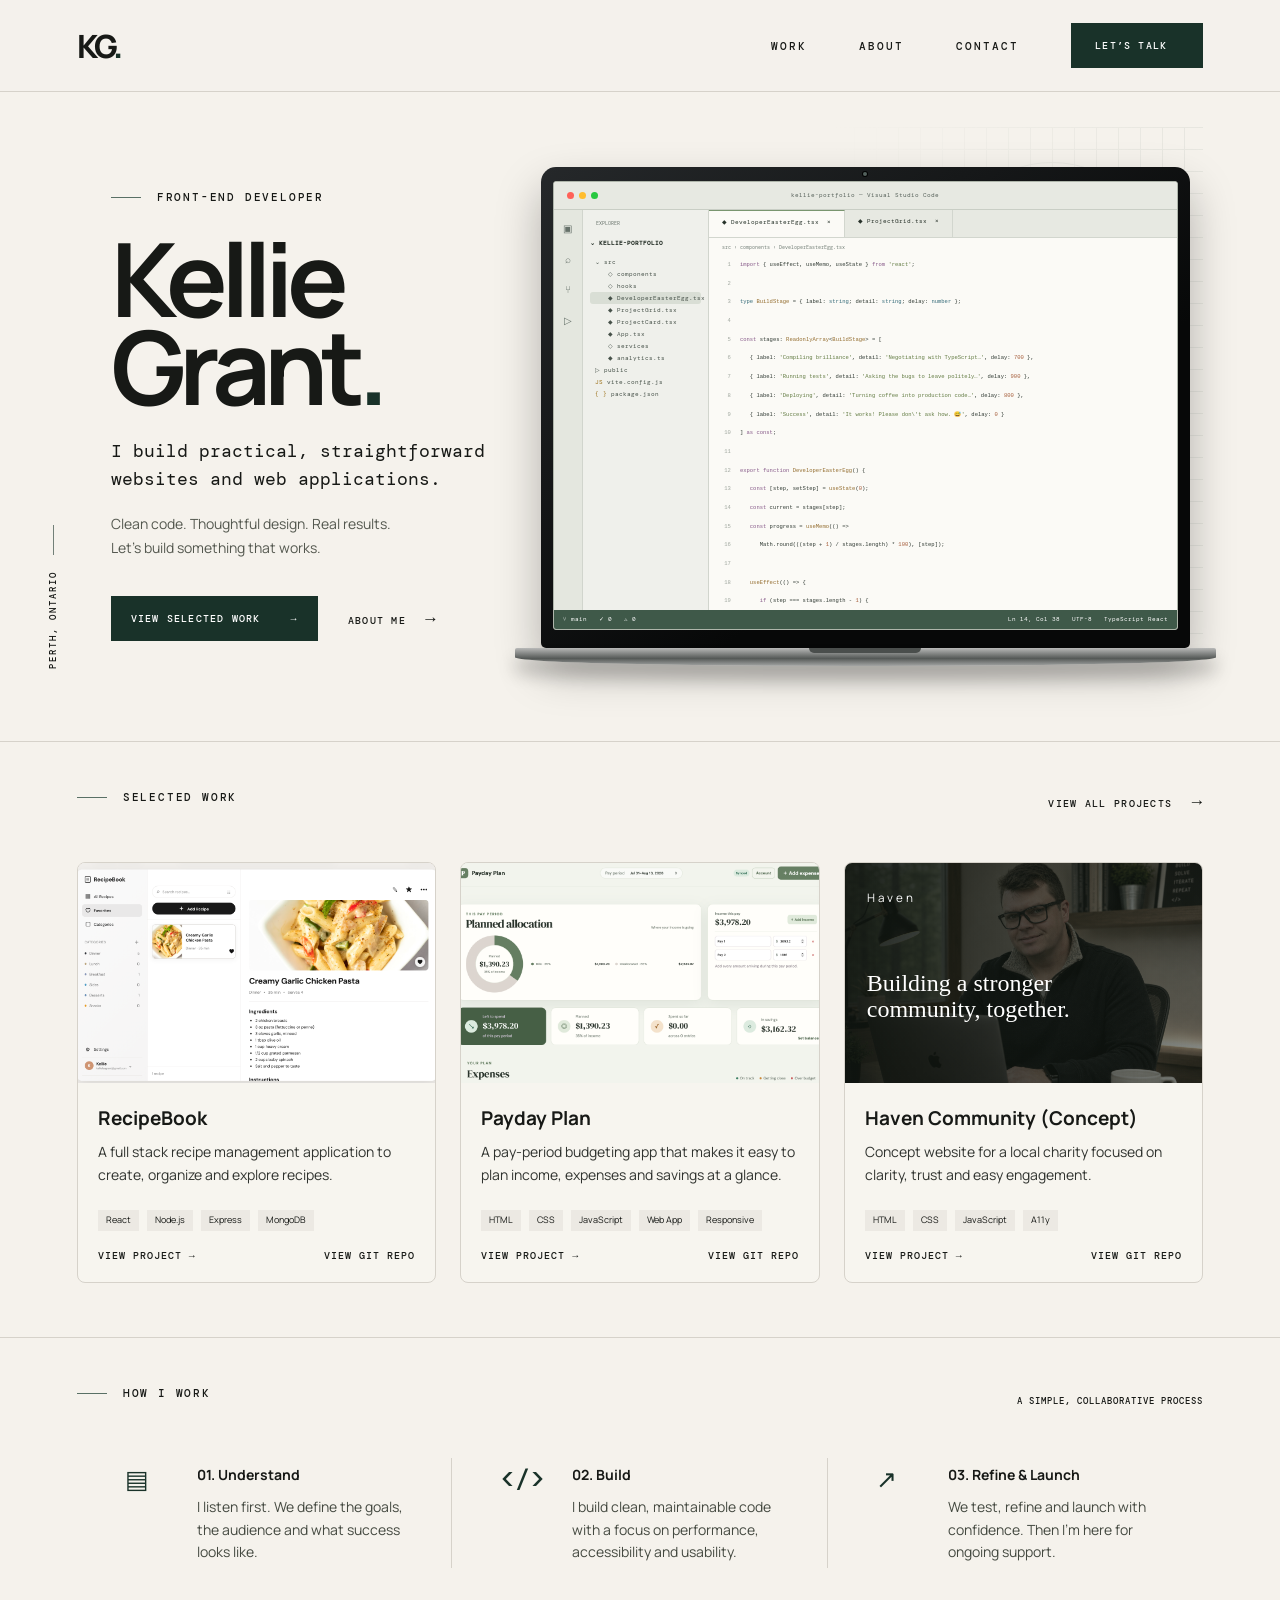
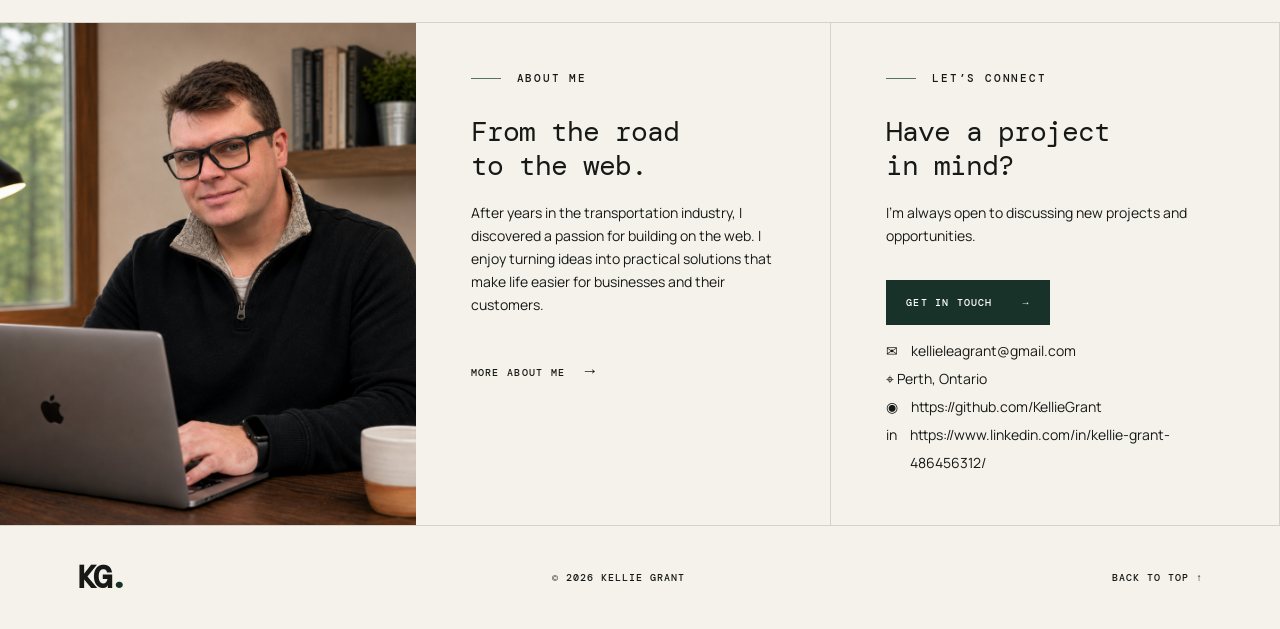
==== commit 2d285874: "Changed projects cards to include links to git repo's as well as fuctionality of the cards" ====
--- a/index.html
+++ b/index.html
@@ -180,12 +180,18 @@
             </div>
             <div class="project-grid" id="project-grid">
                <article class="project-card">
-                  <div class="project-image recipebook-preview">
+                  <a
+                     class="project-image recipebook-preview"
+                     href="https://recipe-book-nu-five.vercel.app"
+                     target="_blank"
+                     rel="noopener noreferrer"
+                     aria-label="View the RecipeBook project"
+                  >
                      <img
                         src="assets/images/RecipeBook.png"
                         alt="RecipeBook application showing a creamy garlic chicken pasta recipe"
                      />
-                  </div>
+                  </a>
                   <div class="project-body">
                      <h3>RecipeBook</h3>
                      <p>
@@ -202,17 +208,28 @@
                            target="_blank"
                            rel="noopener noreferrer"
                            >View project →</a
-                        ><span>◉</span>
+                        ><a
+                           href="https://github.com/KellieGrant/RecipeBook"
+                           target="_blank"
+                           rel="noopener noreferrer"
+                           >View Git repo</a
+                        >
                      </div>
                   </div>
                </article>
                <article class="project-card">
-                  <div class="project-image payday-preview">
+                  <a
+                     class="project-image payday-preview"
+                     href="https://payday-plan-budget.kgrant325i.chatgpt.site"
+                     target="_blank"
+                     rel="noopener noreferrer"
+                     aria-label="View the Payday Plan project"
+                  >
                      <img
                         src="assets/images/Payday.png"
                         alt="Payday Plan budgeting app dashboard"
                      />
-                  </div>
+                  </a>
                   <div class="project-body">
                      <h3>Payday Plan</h3>
                      <p>
@@ -229,17 +246,26 @@
                            target="_blank"
                            rel="noopener noreferrer"
                            >View project →</a
-                        ><span>◉</span>
+                        ><a
+                           href="https://github.com/KellieGrant/PaydayPlanner"
+                           target="_blank"
+                           rel="noopener noreferrer"
+                           >View Git repo</a
+                        >
                      </div>
                   </div>
                </article>
                <article class="project-card">
-                  <div class="project-image haven-preview">
+                  <a
+                     class="project-image haven-preview"
+                     href="#contact"
+                     aria-label="Learn more about the Haven Community concept"
+                  >
                      <div class="project-overlay">
                         <small>Haven</small>
                         <h3>Building a stronger<br />community, together.</h3>
                      </div>
-                  </div>
+                  </a>
                   <div class="project-body">
                      <h3>Haven Community (Concept)</h3>
                      <p>
@@ -251,7 +277,13 @@
                         ><span>A11y</span>
                      </div>
                      <div class="card-links">
-                        <a href="#contact">View project →</a><span>◉</span>
+                        <a href="#contact">View project →</a
+                        ><a
+                           href="https://github.com/KellieGrant/kellie_grant_portfolio"
+                           target="_blank"
+                           rel="noopener noreferrer"
+                           >View Git repo</a
+                        >
                      </div>
                   </div>
                </article>
--- a/styles.css
+++ b/styles.css
@@ -483,8 +483,19 @@
 
 .project-image {
    position: relative;
+   display: block;
    height: 220px;
    overflow: hidden;
+}
+
+.project-image img,
+.project-overlay {
+   transition: transform 220ms ease;
+}
+
+.project-image:hover img,
+.project-image:hover .project-overlay {
+   transform: scale(1.015);
 }
 
 .recipebook-preview {
@@ -573,6 +584,11 @@
    font: 500 10px var(--font-mono);
    letter-spacing: 1px;
    text-transform: uppercase;
+}
+
+.card-links a:hover {
+   text-decoration: underline;
+   text-underline-offset: 4px;
 }
 
 /* Process */
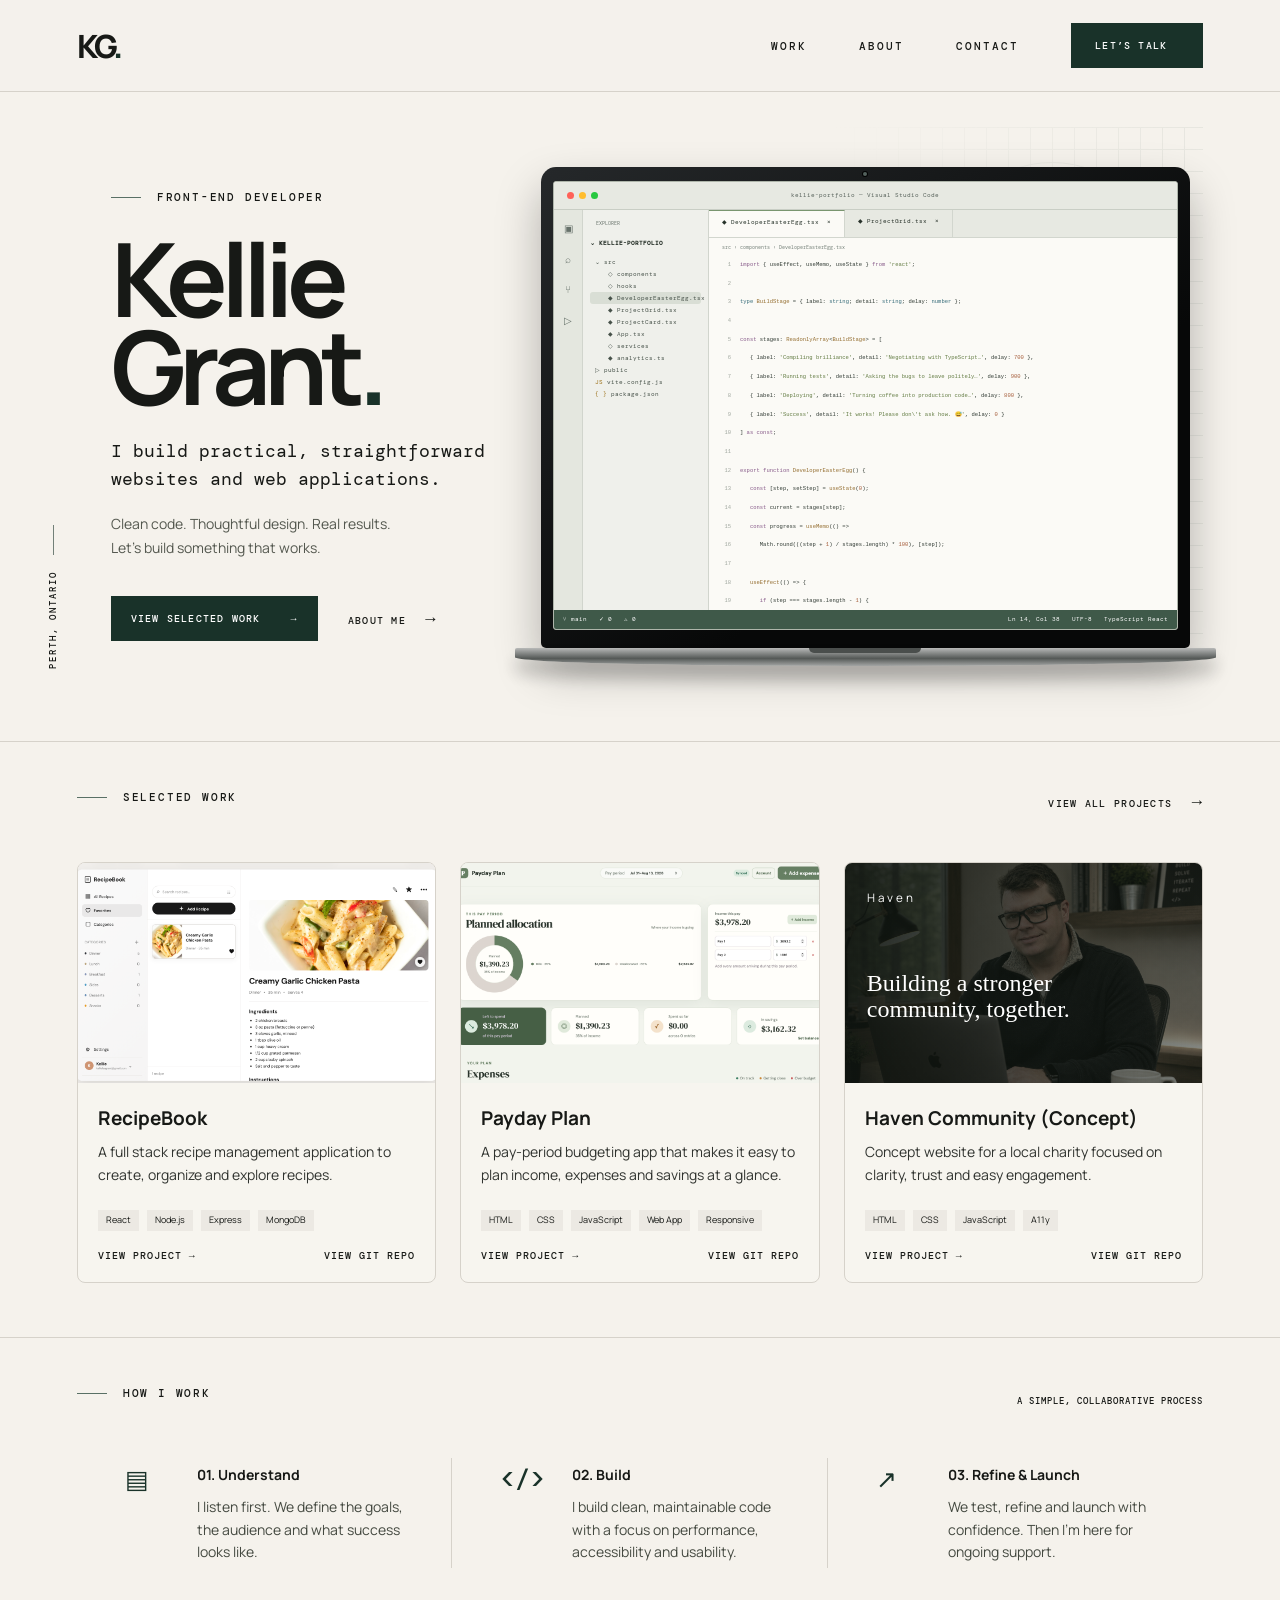
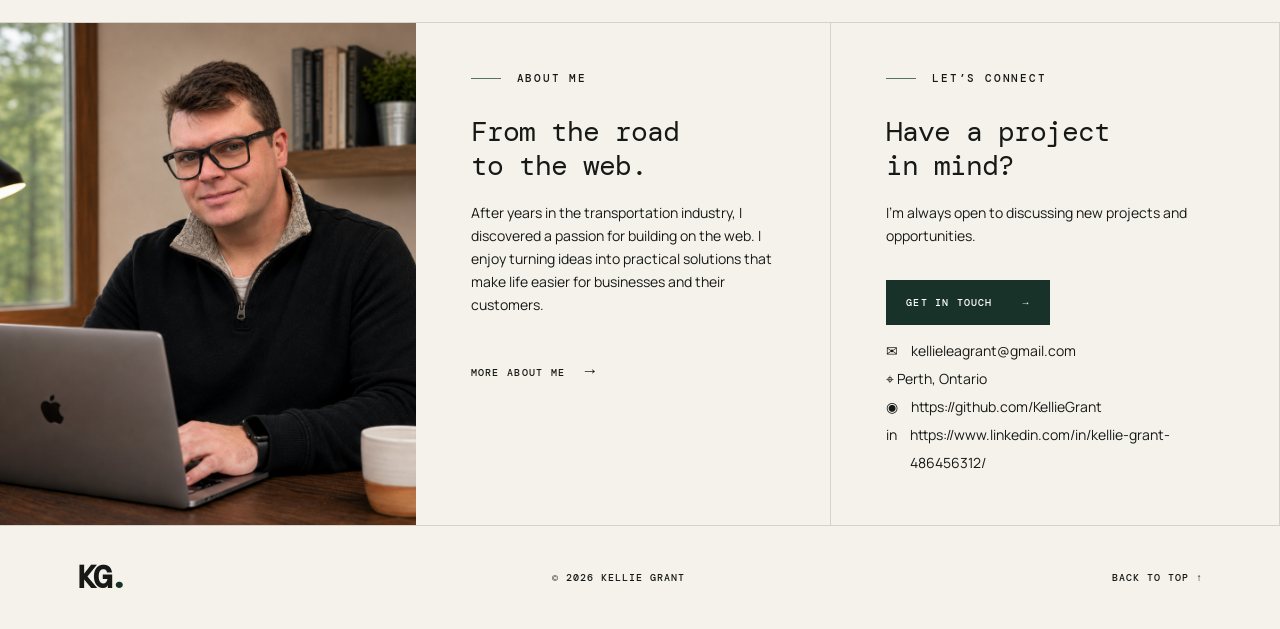
==== commit 7460884c: "added effects to changeing pages" ====
--- a/index.html
+++ b/index.html
@@ -29,9 +29,9 @@
             <span></span><span></span>
          </button>
          <nav class="nav-links" aria-label="Main navigation">
-            <a href="#work">Work</a><a href="#about">About</a
-            ><a href="#contact">Contact</a>
-            <a class="button button-small" href="mailto:hello@kelliegrant.ca"
+            <a href="#work">Work</a><a href="pages/about.html" data-about-transition>About</a
+            ><a href="pages/contact.html" data-contact-transition>Contact</a>
+            <a class="button button-small" href="mailto:kellieleagrant@gmail.com"
                >Let’s talk</a
             >
          </nav>
@@ -55,7 +55,7 @@
                   <a class="button" href="#work"
                      >View selected work <span>→</span></a
                   >
-                  <a class="text-link" href="#about">About me <span>→</span></a>
+                  <a class="text-link" href="pages/about.html" data-about-transition>About me <span>→</span></a>
                </div>
             </div>
 
@@ -164,6 +164,34 @@
                               TypeScript React</span
                            >
                         </div>
+                        <div class="laptop-about-preview" aria-hidden="true">
+                           <div class="preview-header">
+                              <span class="preview-wordmark">KG<span>.</span></span>
+                              <span>Work&nbsp;&nbsp;&nbsp; About&nbsp;&nbsp;&nbsp; Contact</span>
+                           </div>
+                           <div class="preview-about-copy">
+                              <p>— About me</p>
+                              <h2>Hi, I’m<br />Kellie<span>.</span></h2>
+                              <small>Front-end developer, thoughtful problem solver,<br />and lifelong builder based in Perth, Ontario.</small>
+                           </div>
+                           <img src="assets/images/kellie-portrait.png" alt="" />
+                        </div>
+                        <div class="laptop-contact-preview" aria-hidden="true">
+                           <div class="preview-header">
+                              <span class="preview-wordmark">KG<span>.</span></span>
+                              <span>Work&nbsp;&nbsp;&nbsp; About&nbsp;&nbsp;&nbsp; Contact</span>
+                           </div>
+                           <div class="preview-contact-copy">
+                              <p>— Let’s connect</p>
+                              <h2>Let’s build<br />something<span>.</span></h2>
+                              <small>Have a project or opportunity in mind?<br />I’d love to hear about it.</small>
+                           </div>
+                           <div class="preview-contact-card">
+                              <span>START A CONVERSATION</span>
+                              <b>kellieleagrant<br />@gmail.com</b>
+                              <i>Send an email&nbsp; →</i>
+                           </div>
+                        </div>
                      </div>
                   </div>
                   <div class="code-laptop-base"><span></span></div>
--- a/styles.css
+++ b/styles.css
@@ -29,6 +29,16 @@
    -webkit-font-smoothing: antialiased;
 }
 
+body::after {
+   position: fixed;
+   z-index: 9998;
+   inset: 0;
+   pointer-events: none;
+   background: #171b18;
+   opacity: 0;
+   content: '';
+}
+
 a {
    color: inherit;
    text-decoration: none;
@@ -251,6 +261,60 @@
    position: relative;
    z-index: 2;
    width: min(96%, 760px);
+   transform-origin: center;
+   will-change: transform;
+}
+
+body.about-transitioning {
+   overflow: hidden;
+}
+
+body.about-transitioning .site-header,
+body.about-transitioning .hero-copy,
+body.about-transitioning .location,
+body.about-transitioning .blueprint {
+   opacity: 0;
+   transition: opacity 240ms ease;
+}
+
+body.about-transitioning .code-laptop {
+   z-index: 9999;
+   transform: translate(var(--zoom-x), var(--zoom-y)) scale(var(--zoom-scale));
+   transition: transform 780ms cubic-bezier(.76, 0, .24, 1);
+}
+
+body.about-transitioning::after {
+   opacity: 1;
+   transition: opacity 500ms ease 260ms;
+}
+
+.about-document .site-header,
+.about-document .about-page,
+.about-document footer,
+.contact-document .site-header,
+.contact-document .contact-page,
+.contact-document footer {
+   transition: opacity 480ms ease, transform 680ms cubic-bezier(.22, 1, .36, 1);
+}
+
+.about-document::after,
+.contact-document::after {
+   transition: opacity 460ms ease;
+}
+
+.about-document.page-arriving .site-header,
+.about-document.page-arriving .about-page,
+.about-document.page-arriving footer,
+.contact-document.page-arriving .site-header,
+.contact-document.page-arriving .contact-page,
+.contact-document.page-arriving footer {
+   opacity: 0;
+   transform: scale(1.025);
+}
+
+.about-document.page-arriving::after,
+.contact-document.page-arriving::after {
+   opacity: 1;
 }
 
 .laptop-bezel {
@@ -275,12 +339,167 @@
 }
 
 .code-window {
+   position: relative;
    overflow: hidden;
    border: 1px solid #aeb5aa;
    border-radius: 3px;
    background: #fbfaf6;
    color: #273129;
    font-family: var(--font-mono);
+}
+
+.editor-titlebar,
+.editor-workspace,
+.editor-statusbar {
+   transition: opacity 180ms ease;
+}
+
+.laptop-about-preview,
+.laptop-contact-preview {
+   position: absolute;
+   z-index: 3;
+   inset: 0;
+   display: grid;
+   grid-template-columns: 54% 46%;
+   grid-template-rows: 13% 87%;
+   overflow: hidden;
+   background: var(--color-canvas);
+   color: var(--color-ink);
+   opacity: 0;
+   pointer-events: none;
+   transition: opacity 180ms ease;
+}
+
+.laptop-about-preview .preview-header,
+.laptop-contact-preview .preview-header {
+   grid-column: 1 / -1;
+   display: flex;
+   align-items: center;
+   justify-content: space-between;
+   padding: 0 5%;
+   border-bottom: 1px solid var(--color-border);
+   font-size: 5px;
+   letter-spacing: .5px;
+   text-transform: uppercase;
+}
+
+.preview-wordmark {
+   font: 800 12px var(--font-sans);
+   letter-spacing: -1px;
+}
+
+.preview-wordmark span,
+.preview-about-copy h2 span {
+   color: var(--color-accent);
+}
+
+.preview-about-copy {
+   align-self: center;
+   padding-left: 12%;
+   font-family: var(--font-sans);
+}
+
+.preview-about-copy p {
+   margin: 0 0 8%;
+   font: 500 5px var(--font-mono);
+   letter-spacing: 1px;
+   text-transform: uppercase;
+}
+
+.preview-about-copy h2 {
+   margin: 0 0 8%;
+   font-size: clamp(24px, 3.1vw, 48px);
+   letter-spacing: -3px;
+   line-height: .88;
+}
+
+.preview-about-copy small {
+   display: block;
+   color: var(--color-muted);
+   font: 400 5.5px/1.65 var(--font-mono);
+}
+
+.laptop-about-preview > img {
+   width: 100%;
+   height: 100%;
+   object-fit: cover;
+   object-position: center 35%;
+}
+
+.code-laptop.laptop-showing-about .editor-titlebar,
+.code-laptop.laptop-showing-about .editor-workspace,
+.code-laptop.laptop-showing-about .editor-statusbar {
+   opacity: 0;
+}
+
+.code-laptop.laptop-showing-about .laptop-about-preview {
+   opacity: 1;
+}
+
+.preview-contact-copy {
+   align-self: center;
+   padding-left: 12%;
+   font-family: var(--font-sans);
+}
+
+.preview-contact-copy p {
+   margin: 0 0 8%;
+   font: 500 5px var(--font-mono);
+   letter-spacing: 1px;
+   text-transform: uppercase;
+}
+
+.preview-contact-copy h2 {
+   margin: 0 0 8%;
+   font-size: clamp(22px, 2.8vw, 44px);
+   letter-spacing: -3px;
+   line-height: .9;
+}
+
+.preview-contact-copy h2 span {
+   color: var(--color-accent);
+}
+
+.preview-contact-copy small {
+   color: var(--color-muted);
+   font: 400 5.5px/1.65 var(--font-mono);
+}
+
+.preview-contact-card {
+   align-self: center;
+   margin-right: 12%;
+   padding: 13% 11%;
+   background: var(--color-accent);
+   color: #fff;
+   font-family: var(--font-sans);
+}
+
+.preview-contact-card span,
+.preview-contact-card i {
+   display: block;
+   font: 500 5px var(--font-mono);
+   letter-spacing: .6px;
+}
+
+.preview-contact-card b {
+   display: block;
+   margin: 18% 0;
+   font-size: clamp(8px, 1vw, 15px);
+   line-height: 1.35;
+}
+
+.preview-contact-card i {
+   font-style: normal;
+}
+
+.code-laptop.laptop-showing-contact .editor-titlebar,
+.code-laptop.laptop-showing-contact .editor-workspace,
+.code-laptop.laptop-showing-contact .editor-statusbar {
+   opacity: 0;
+}
+
+.code-laptop.laptop-showing-contact .laptop-contact-preview {
+   opacity: 1;
 }
 
 .code-laptop-base {
@@ -1142,14 +1361,136 @@
    }
 }
 
+/* Contact page */
+.contact-page-hero {
+   display: grid;
+   grid-template-columns: 56% 44%;
+   align-items: stretch;
+   min-height: 650px;
+   border-bottom: 1px solid var(--color-border);
+}
+
+.contact-page-copy {
+   align-self: center;
+   padding: 80px 9vw 80px 34px;
+}
+
+.contact-page-copy h1 {
+   margin: 0 0 38px;
+   font-size: clamp(72px, 7.5vw, 116px);
+   letter-spacing: -7px;
+   line-height: .88;
+}
+
+.contact-page-copy > p:last-child {
+   max-width: 520px;
+   color: var(--color-muted);
+   font: 400 17px/1.7 var(--font-mono);
+}
+
+.contact-page-card {
+   display: flex;
+   flex-direction: column;
+   justify-content: center;
+   margin: 72px 0;
+   padding: clamp(40px, 6vw, 90px);
+   background: var(--color-accent);
+   color: #fff;
+}
+
+.contact-page-card h2 {
+   margin: 32px 0 72px;
+   font-size: clamp(34px, 4vw, 62px);
+   letter-spacing: -3px;
+   line-height: 1;
+}
+
+.contact-page-card a {
+   display: flex;
+   justify-content: space-between;
+   gap: 20px;
+   padding-bottom: 15px;
+   border-bottom: 1px solid rgb(255 255 255 / 45%);
+   font: 500 11px var(--font-mono);
+}
+
+.contact-details {
+   padding-top: 90px;
+   padding-bottom: 110px;
+}
+
+.contact-detail-grid {
+   display: grid;
+   grid-template-columns: repeat(3, 1fr);
+   border-top: 1px solid var(--color-border);
+}
+
+.contact-detail-grid a {
+   position: relative;
+   display: flex;
+   min-height: 190px;
+   flex-direction: column;
+   justify-content: space-between;
+   padding: 28px 30px;
+   border-right: 1px solid var(--color-border);
+}
+
+.contact-detail-grid a:last-child {
+   border-right: 0;
+}
+
+.contact-detail-grid span {
+   color: var(--color-muted);
+   font: 500 9px var(--font-mono);
+   letter-spacing: 1px;
+   text-transform: uppercase;
+}
+
+.contact-detail-grid b {
+   font-size: 18px;
+}
+
+.contact-detail-grid i {
+   position: absolute;
+   right: 30px;
+   bottom: 27px;
+   font-style: normal;
+}
+
+.contact-detail-grid a:hover {
+   background: var(--color-surface);
+}
+
 /* Accessibility */
 @media (prefers-reduced-motion: reduce) {
    html {
       scroll-behavior: auto;
    }
+
+   .code-laptop,
+   .about-document .site-header,
+   .about-document .about-page,
+   .about-document footer,
+   .contact-document .site-header,
+   .contact-document .contact-page,
+   .contact-document footer {
+      transition: none !important;
+   }
 }
 
 @media (max-width: 950px) {
+   .contact-page-hero {
+      grid-template-columns: 1fr 1fr;
+   }
+
+   .contact-page-copy {
+      padding-left: 0;
+   }
+
+   .contact-page-copy h1 {
+      font-size: 74px;
+   }
+
    .about-page-hero {
       gap: 45px;
       min-height: auto;
@@ -1166,6 +1507,50 @@
 }
 
 @media (max-width: 680px) {
+   .contact-page-hero,
+   .contact-detail-grid {
+      grid-template-columns: 1fr;
+   }
+
+   .contact-page-hero {
+      min-height: auto;
+      padding-top: 58px;
+      padding-bottom: 58px;
+   }
+
+   .contact-page-copy {
+      padding: 0 0 46px;
+   }
+
+   .contact-page-copy h1 {
+      font-size: 66px;
+      letter-spacing: -5px;
+   }
+
+   .contact-page-copy > p:last-child {
+      font-size: 14px;
+   }
+
+   .contact-page-card {
+      margin: 0;
+      padding: 42px 30px;
+   }
+
+   .contact-page-card h2 {
+      margin-bottom: 50px;
+   }
+
+   .contact-details {
+      padding-top: 60px;
+      padding-bottom: 70px;
+   }
+
+   .contact-detail-grid a {
+      min-height: 150px;
+      border-right: 0;
+      border-bottom: 1px solid var(--color-border);
+   }
+
    .about-page-hero,
    .about-story,
    .about-work-grid {
